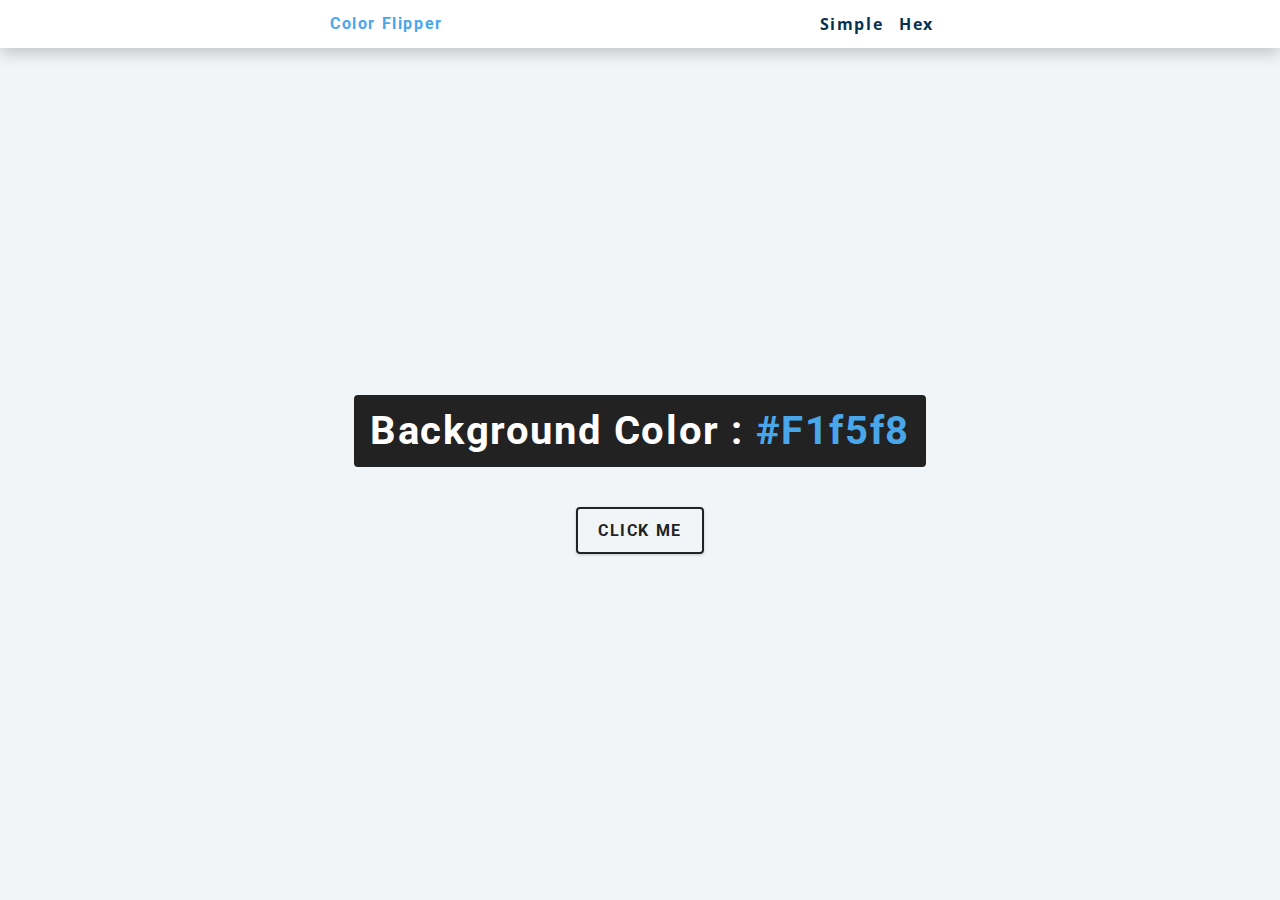
==== index.html @ de598d9c "flipper pushed" ====
<!DOCTYPE html>
<html lang="en">
<head>
    <meta charset="UTF-8">
    <meta http-equiv="X-UA-Compatible" content="IE=edge">
    <meta name="viewport" content="width=device-width, initial-scale=1.0">
    <title>Color Flipper || Simple</title>
    <link rel="stylesheet" href="./css/styles.css">
</head>
<body>
    <nav>
        <div class="nav-center">
            <h4>color flipper</h4>
            <ul class="nav-links">
                <li><a href="index.html">simple</a></li>
                <li><a href="hex.html">Hex</a></li>
            </ul>
        </div>
    </nav>

    <main>
        <div class="container">
            <h2>background color : <span class="color">#f1f5f8</span></h2>
          <button class="btn btn-hero" id="btn">click me</button>  
        </div>
    </main>

    <script src="./js/app.js"></script>
</body>
</html>
---- css/styles.css ----
/*
=============== 
Fonts
===============
*/
@import url("https://fonts.googleapis.com/css?family=Open+Sans|Roboto:400,700&display=swap");

/*
=============== 
Variables
===============
*/

:root {
  /* dark shades of primary color*/
  --clr-primary-1: hsl(205, 86%, 17%);
  --clr-primary-2: hsl(205, 77%, 27%);
  --clr-primary-3: hsl(205, 72%, 37%);
  --clr-primary-4: hsl(205, 63%, 48%);
  /* primary/main color */
  --clr-primary-5: hsl(205, 78%, 60%);
  /* lighter shades of primary color */
  --clr-primary-6: hsl(205, 89%, 70%);
  --clr-primary-7: hsl(205, 90%, 76%);
  --clr-primary-8: hsl(205, 86%, 81%);
  --clr-primary-9: hsl(205, 90%, 88%);
  --clr-primary-10: hsl(205, 100%, 96%);
  /* darkest grey - used for headings */
  --clr-grey-1: hsl(209, 61%, 16%);
  --clr-grey-2: hsl(211, 39%, 23%);
  --clr-grey-3: hsl(209, 34%, 30%);
  --clr-grey-4: hsl(209, 28%, 39%);
  /* grey used for paragraphs */
  --clr-grey-5: hsl(210, 22%, 49%);
  --clr-grey-6: hsl(209, 23%, 60%);
  --clr-grey-7: hsl(211, 27%, 70%);
  --clr-grey-8: hsl(210, 31%, 80%);
  --clr-grey-9: hsl(212, 33%, 89%);
  --clr-grey-10: hsl(210, 36%, 96%);
  --clr-white: #fff;
  --clr-red-dark: hsl(360, 67%, 44%);
  --clr-red-light: hsl(360, 71%, 66%);
  --clr-green-dark: hsl(125, 67%, 44%);
  --clr-green-light: hsl(125, 71%, 66%);
  --clr-black: #222;
  --ff-primary: "Roboto", sans-serif;
  --ff-secondary: "Open Sans", sans-serif;
  --transition: all 0.3s linear;
  --spacing: 0.1rem;
  --radius: 0.25rem;
  --light-shadow: 0 5px 15px rgba(0, 0, 0, 0.1);
  --dark-shadow: 0 5px 15px rgba(0, 0, 0, 0.2);
  --max-width: 1170px;
  --fixed-width: 620px;
}
/*
=============== 
Global Styles
===============
*/

*,
::after,
::before {
  margin: 0;
  padding: 0;
  box-sizing: border-box;
}
body {
  font-family: var(--ff-secondary);
  background: var(--clr-grey-10);
  color: var(--clr-grey-1);
  line-height: 1.5;
  font-size: 0.875rem;
}
ul {
  list-style-type: none;
}
a {
  text-decoration: none;
}
h1,
h2,
h3,
h4 {
  letter-spacing: var(--spacing);
  text-transform: capitalize;
  line-height: 1.25;
  margin-bottom: 0.75rem;
  font-family: var(--ff-primary);
}
h1 {
  font-size: 3rem;
}
h2 {
  font-size: 2rem;
}
h3 {
  font-size: 1.25rem;
}
h4 {
  font-size: 0.875rem;
}
p {
  margin-bottom: 1.25rem;
  color: var(--clr-grey-5);
}
@media screen and (min-width: 800px) {
  h1 {
    font-size: 4rem;
  }
  h2 {
    font-size: 2.5rem;
  }
  h3 {
    font-size: 1.75rem;
  }
  h4 {
    font-size: 1rem;
  }
  body {
    font-size: 1rem;
  }
  h1,
  h2,
  h3,
  h4 {
    line-height: 1;
  }
}
/*  global classes */

/* section */
.section {
  padding: 5rem 0;
}

.section-center {
  width: 90vw;
  margin: 0 auto;
  max-width: 1170px;
}
@media screen and (min-width: 992px) {
  .section-center {
    width: 95vw;
  }
}
main {
  min-height: 100vh;
  display: grid;
  place-items: center;
}

/*
=============== 
Nav
===============
*/
nav {
  background: var(--clr-white);
  height: 3rem;
  display: grid;
  align-items: center;
  box-shadow: var(--dark-shadow);
}
.nav-center {
  width: 90vw;
  max-width: var(--fixed-width);
  margin: 0 auto;
  display: flex;
  align-items: center;
  justify-content: space-between;
}
.nav-center h4 {
  margin-bottom: 0;
  color: var(--clr-primary-5);
}
.nav-links {
  display: flex;
}
nav a {
  text-transform: capitalize;
  font-weight: 700;
  font-size: 1rem;
  color: var(--clr-primary-1);
  letter-spacing: var(--spacing);
  margin-right: 1rem;
}
nav a:hover {
  color: var(--clr-primary-5);
}
/*
=============== 
Container
===============
*/
main {
  min-height: calc(100vh - 3rem);
  display: grid;
  place-items: center;
}
.container {
  text-align: center;
}
.container h2 {
  background: var(--clr-black);
  color: var(--clr-white);
  padding: 1rem;
  border-radius: var(--radius);
  margin-bottom: 2.5rem;
}
.color {
  color: var(--clr-primary-5);
}
.btn-hero {
  font-family: var(--ff-primary);
  text-transform: uppercase;
  background: transparent;
  color: var(--clr-black);
  letter-spacing: var(--spacing);
  display: inline-block;
  font-weight: 700;
  transition: var(--transition);
  border: 2px solid var(--clr-black);
  cursor: pointer;
  box-shadow: 0 1px 3px rgba(0, 0, 0, 0.2);
  border-radius: var(--radius);
  font-size: 1rem;
  padding: 0.75rem 1.25rem;
}
.btn-hero:hover {
  color: var(--clr-white);
  background: var(--clr-black);
}
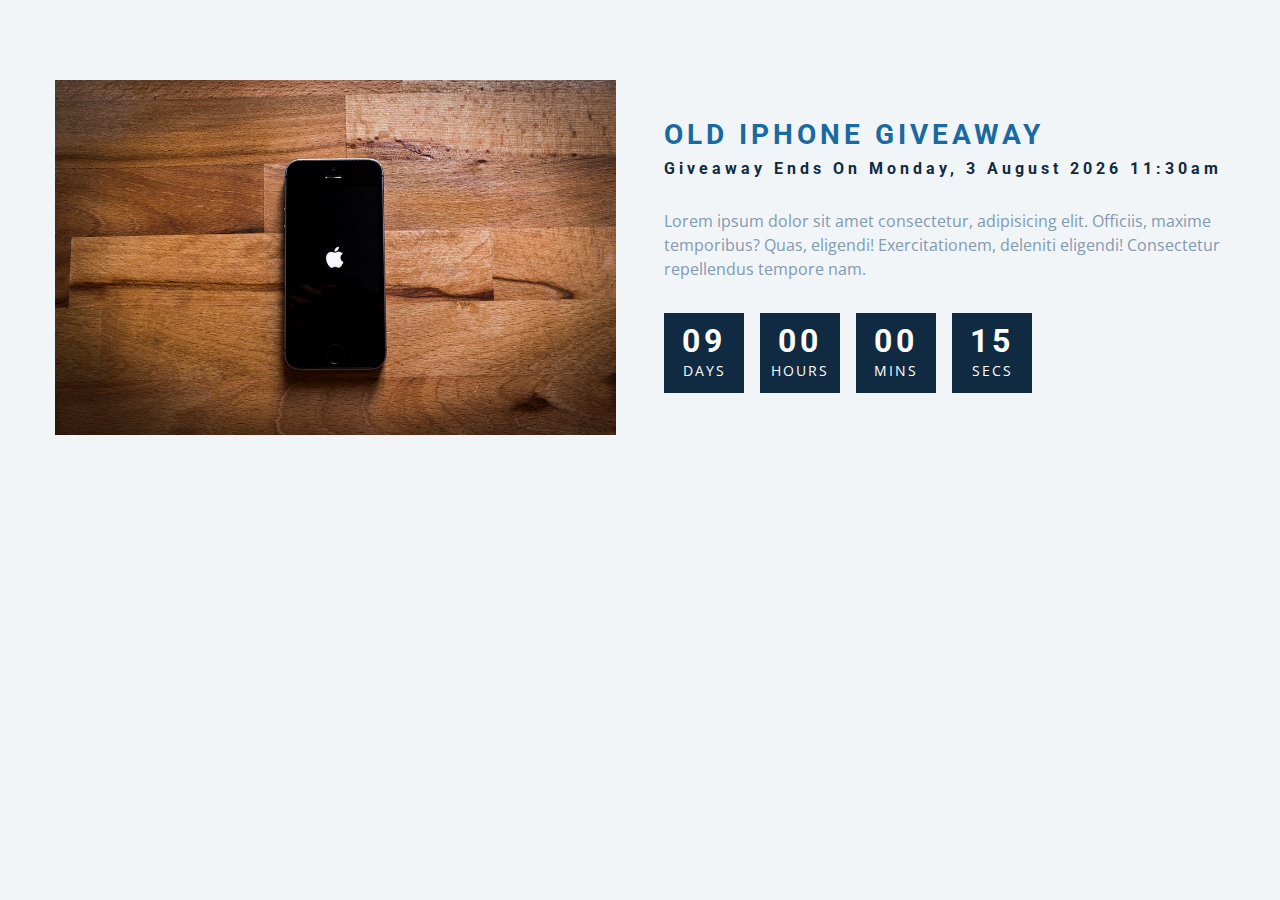
==== commit bcc24a26: "countdown" ====
--- a/index.html
+++ b/index.html
@@ -4,27 +4,59 @@
     <meta charset="UTF-8">
     <meta http-equiv="X-UA-Compatible" content="IE=edge">
     <meta name="viewport" content="width=device-width, initial-scale=1.0">
-    <title>Color Flipper || Simple</title>
-    <link rel="stylesheet" href="./css/styles.css">
+    <link rel="stylesheet" href="./styles.css">
+    <title>countdown</title>
 </head>
 <body>
-    <nav>
-        <div class="nav-center">
-            <h4>color flipper</h4>
-            <ul class="nav-links">
-                <li><a href="index.html">simple</a></li>
-                <li><a href="hex.html">Hex</a></li>
-            </ul>
-        </div>
-    </nav>
+    <section class="section-center">
+        <article class="gift-img">
+            <img src="./gift.jpeg" alt="gift picture">
+        </article>
+        <!-- info -->
+        <article class="gift-info">
+            <h3>old iphone giveaway</h3>
+            <h4 class="giveaway">
+                giveaway ends on sunday, 24 april 2023, 8:00am
+            </h4>
+            <p>Lorem ipsum dolor sit amet consectetur, adipisicing elit. Officiis, maxime temporibus? Quas, eligendi! Exercitationem, deleniti eligendi! Consectetur repellendus tempore nam.</p>
+            <div class="deadline">
+                <!-- days -->
+                <div class="deadline-format">
+                    <div>
+                        <h4 class="days">34</h4>
+                        <span>days</span>
+                    </div>    
+                </div>
+                   <!-- end days -->
+                <!-- hours -->
+                <div class="deadline-format">
+                    <div>
+                        <h4 class="hours">34</h4>
+                        <span>hours</span>
+                    </div>    
+                </div>
+                   <!-- end hours -->
+                <!-- mins -->
+                <div class="deadline-format">
+                    <div>
+                        <h4 class="mins">34</h4>
+                        <span>mins</span>
+                    </div>    
+                </div>
+                   <!-- end mins -->
+                   <!-- secs -->
+                <div class="deadline-format">
+                    <div>
+                        <h4 class="secs">34</h4>
+                        <span>secs</span>
+                    </div>    
+                </div>
+                   <!-- end secs -->
+            </div>
+        </article>
+    </section>
+    
 
-    <main>
-        <div class="container">
-            <h2>background color : <span class="color">#f1f5f8</span></h2>
-          <button class="btn btn-hero" id="btn">click me</button>  
-        </div>
-    </main>
-
-    <script src="./js/app.js"></script>
+    <script src="./app.js"></script>
 </body>
 </html>--- a/styles.css
+++ b/styles.css
@@ -0,0 +1,232 @@
+/*
+=============== 
+Fonts
+===============
+*/
+@import url("https://fonts.googleapis.com/css?family=Open+Sans|Roboto:400,700&display=swap");
+
+/*
+=============== 
+Variables
+===============
+*/
+
+:root {
+  /* dark shades of primary color*/
+  --clr-primary-1: hsl(205, 86%, 17%);
+  --clr-primary-2: hsl(205, 77%, 27%);
+  --clr-primary-3: hsl(205, 72%, 37%);
+  --clr-primary-4: hsl(205, 63%, 48%);
+  /* primary/main color */
+  --clr-primary-5: #49a6e9;
+  /* lighter shades of primary color */
+  --clr-primary-6: hsl(205, 89%, 70%);
+  --clr-primary-7: hsl(205, 90%, 76%);
+  --clr-primary-8: hsl(205, 86%, 81%);
+  --clr-primary-9: hsl(205, 90%, 88%);
+  --clr-primary-10: hsl(205, 100%, 96%);
+  /* darkest grey - used for headings */
+  --clr-grey-1: hsl(209, 61%, 16%);
+  --clr-grey-2: hsl(211, 39%, 23%);
+  --clr-grey-3: hsl(209, 34%, 30%);
+  --clr-grey-4: hsl(209, 28%, 39%);
+  /* grey used for paragraphs */
+  --clr-grey-5: hsl(210, 22%, 49%);
+  --clr-grey-6: hsl(209, 23%, 60%);
+  --clr-grey-7: hsl(211, 27%, 70%);
+  --clr-grey-8: hsl(210, 31%, 80%);
+  --clr-grey-9: hsl(212, 33%, 89%);
+  --clr-grey-10: hsl(210, 36%, 96%);
+  --clr-white: #fff;
+  --clr-red-dark: hsl(360, 67%, 44%);
+  --clr-red-light: hsl(360, 71%, 66%);
+  --clr-green-dark: hsl(125, 67%, 44%);
+  --clr-green-light: hsl(125, 71%, 66%);
+  --clr-black: #222;
+  --clr-gold: #c59d5f;
+  --ff-primary: "Roboto", sans-serif;
+  --ff-secondary: "Open Sans", sans-serif;
+  --transition: all 0.3s linear;
+  --spacing: 0.25rem;
+  --radius: 0.5rem;
+  --light-shadow: 0 5px 15px rgba(0, 0, 0, 0.1);
+  --dark-shadow: 0 5px 15px rgba(0, 0, 0, 0.2);
+  --max-width: 1170px;
+  --fixed-width: 620px;
+}
+/*
+=============== 
+Global Styles
+===============
+*/
+
+*,
+::after,
+::before {
+  margin: 0;
+  padding: 0;
+  box-sizing: border-box;
+}
+body {
+  font-family: var(--ff-secondary);
+  background: var(--clr-grey-10);
+  color: var(--clr-grey-1);
+  line-height: 1.5;
+  font-size: 0.875rem;
+}
+ul {
+  list-style-type: none;
+}
+a {
+  text-decoration: none;
+}
+img:not(.logo) {
+  width: 100%;
+}
+img {
+  display: block;
+}
+
+h1,
+h2,
+h3,
+h4 {
+  letter-spacing: var(--spacing);
+  text-transform: capitalize;
+  line-height: 1.25;
+  margin-bottom: 0.75rem;
+  font-family: var(--ff-primary);
+}
+h1 {
+  font-size: 3rem;
+}
+h2 {
+  font-size: 2rem;
+}
+h3 {
+  font-size: 1.25rem;
+}
+h4 {
+  font-size: 0.875rem;
+}
+p {
+  margin-bottom: 1.25rem;
+  color: var(--clr-grey-5);
+}
+@media screen and (min-width: 800px) {
+  h1 {
+    font-size: 4rem;
+  }
+  h2 {
+    font-size: 2.5rem;
+  }
+  h3 {
+    font-size: 1.75rem;
+  }
+  h4 {
+    font-size: 1rem;
+  }
+  body {
+    font-size: 1rem;
+  }
+  h1,
+  h2,
+  h3,
+  h4 {
+    line-height: 1;
+  }
+}
+/*  global classes */
+
+.btn {
+  text-transform: uppercase;
+  background: transparent;
+  color: var(--clr-black);
+  padding: 0.375rem 0.75rem;
+  letter-spacing: var(--spacing);
+  display: inline-block;
+  transition: var(--transition);
+  font-size: 0.875rem;
+  border: 2px solid var(--clr-black);
+  cursor: pointer;
+  box-shadow: 0 1px 3px rgba(0, 0, 0, 0.2);
+  border-radius: var(--radius);
+}
+.btn:hover {
+  color: var(--clr-white);
+  background: var(--clr-black);
+}
+/* section */
+.section {
+  padding: 5rem 0;
+}
+
+.section-center {
+  width: 90vw;
+  margin: 5rem auto;
+  max-width: 1170px;
+}
+
+main {
+  min-height: 100vh;
+  display: grid;
+  place-items: center;
+}
+/*
+=============== 
+Countdown Timer
+===============
+*/
+.gift-img {
+  margin-bottom: 2rem;
+}
+.gift-info h3 {
+  text-transform: uppercase;
+  color: var(--clr-primary-3);
+}
+.gift-info p {
+  color: var(--clr-grey-6);
+}
+.date {
+  color: var(--clr-grey-5);
+  font-size: 0.85rem;
+}
+@media screen and (min-width: 992px) {
+  .section-center {
+    display: grid;
+    grid-template-columns: 1fr 1fr;
+    place-items: center;
+    gap: 3rem;
+    width: 95vw;
+  }
+  .gift-img {
+    margin-bottom: 0;
+  }
+}
+.gift-info p {
+  margin: 2rem 0;
+}
+.deadline {
+  display: flex;
+}
+.deadline-format {
+  background: var(--clr-grey-1);
+  color: var(--clr-white);
+  margin-right: 1rem;
+  width: 5rem;
+  height: 5rem;
+  display: grid;
+  place-items: center;
+  text-align: center;
+}
+.deadline-format span {
+  display: block;
+  text-transform: uppercase;
+  letter-spacing: 2px;
+  font-size: 0.85rem;
+}
+.deadline h4:not(.expired) {
+  font-size: 2rem;
+  margin-bottom: 0.25rem;
+  letter-spacing: var(--spacing);
+}
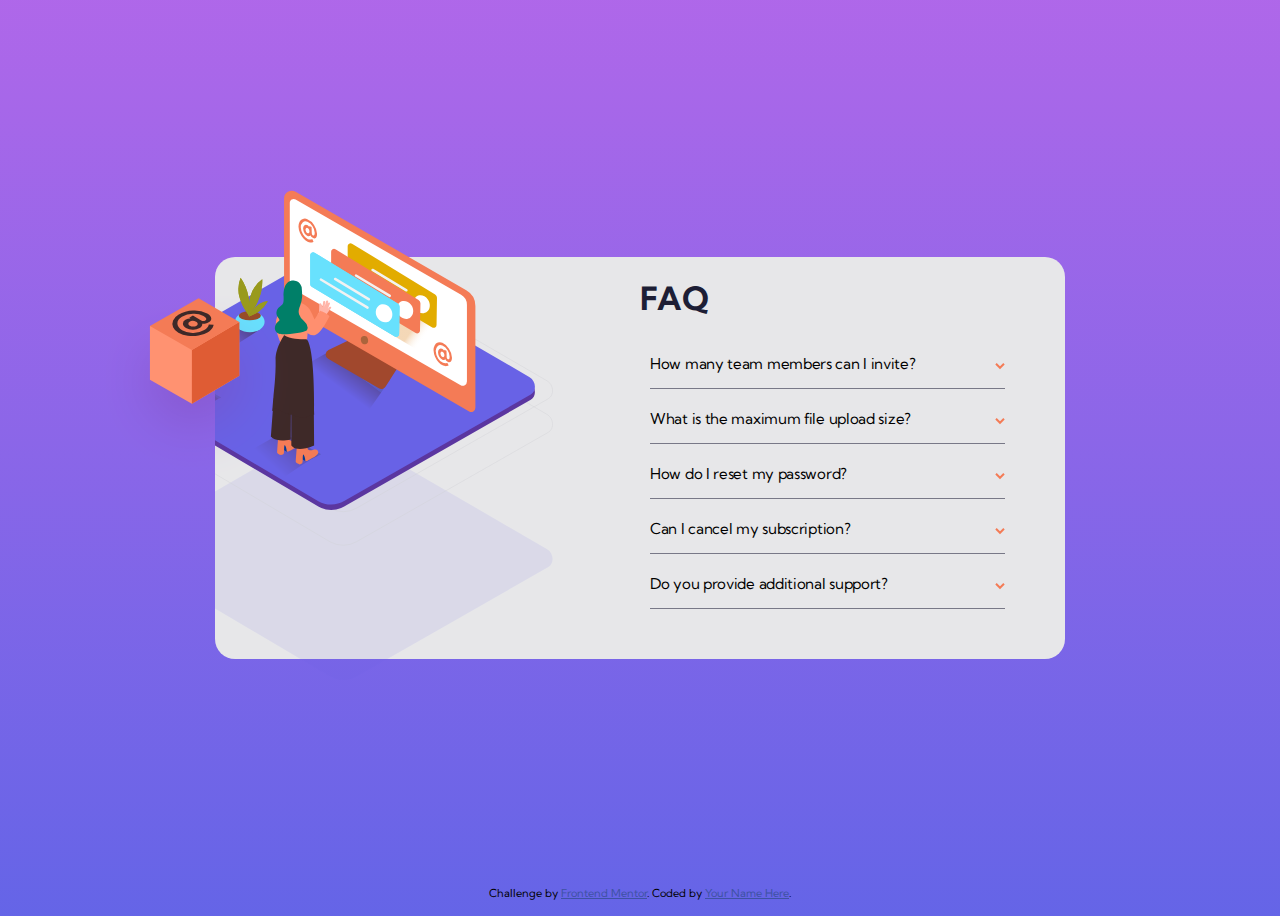
==== commit 576ae0e1: "push" ====
--- a/index.html
+++ b/index.html
@@ -1,62 +1,100 @@
 <!DOCTYPE html>
 <html lang="en">
 <head>
-    <meta charset="UTF-8">
-    <meta http-equiv="X-UA-Compatible" content="IE=edge">
-    <meta name="viewport" content="width=device-width, initial-scale=1.0">
-    <link rel="stylesheet" href="./styles.css">
-    <title>countdown</title>
+  <meta charset="UTF-8">
+  <meta name="viewport" content="width=device-width, initial-scale=1.0"> <!-- displays site properly based on user's device -->
+
+  <link rel="icon" type="image/png" sizes="32x32" href="./images/favicon-32x32.png">
+  <link rel="stylesheet" href="./style.css">
+  <title>Frontend Mentor | FAQ Accordion Card</title>
+
+  <!-- Feel free to remove these styles or customise in your own stylesheet 👍 -->
+  <style>
+    .attribution { font-size: 11px; text-align: center; position: absolute; bottom: 0; }
+    .attribution a { color: hsl(228, 45%, 44%); }
+  </style>
 </head>
 <body>
-    <section class="section-center">
-        <article class="gift-img">
-            <img src="./gift.jpeg" alt="gift picture">
-        </article>
-        <!-- info -->
-        <article class="gift-info">
-            <h3>old iphone giveaway</h3>
-            <h4 class="giveaway">
-                giveaway ends on sunday, 24 april 2023, 8:00am
-            </h4>
-            <p>Lorem ipsum dolor sit amet consectetur, adipisicing elit. Officiis, maxime temporibus? Quas, eligendi! Exercitationem, deleniti eligendi! Consectetur repellendus tempore nam.</p>
-            <div class="deadline">
-                <!-- days -->
-                <div class="deadline-format">
-                    <div>
-                        <h4 class="days">34</h4>
-                        <span>days</span>
-                    </div>    
-                </div>
-                   <!-- end days -->
-                <!-- hours -->
-                <div class="deadline-format">
-                    <div>
-                        <h4 class="hours">34</h4>
-                        <span>hours</span>
-                    </div>    
-                </div>
-                   <!-- end hours -->
-                <!-- mins -->
-                <div class="deadline-format">
-                    <div>
-                        <h4 class="mins">34</h4>
-                        <span>mins</span>
-                    </div>    
-                </div>
-                   <!-- end mins -->
-                   <!-- secs -->
-                <div class="deadline-format">
-                    <div>
-                        <h4 class="secs">34</h4>
-                        <span>secs</span>
-                    </div>    
-                </div>
-                   <!-- end secs -->
-            </div>
-        </article>
-    </section>
-    
+    <div class="container">
 
-    <script src="./app.js"></script>
+      <div class="img">
+        <img class="mobile-img" src="./images/illustration-woman-online-mobile.svg" alt="">
+        <img class="mobile-shadow" src="./images/bg-pattern-mobile.svg" alt="">
+      </div>
+
+      <div class="desk-img">
+        <img class="pattern" src="./images/bg-pattern-desktop.svg" alt="">
+        <div class="full">
+        <img class="woman" src="./images/illustration-woman-online-desktop.svg" alt="">
+        <img class="box" src="./images/illustration-box-desktop.svg" alt="">
+      </div>
+      </div>
+
+      <div class="main">
+        <h1>FAQ</h1>
+        <div class="body">
+
+          <div class="question">
+          <div class="faq">
+            <p>How many team members can I invite?</p>
+            <span><img src="./images/icon-arrow-down.svg" alt=""></span>
+          </div>
+          <div class="faq-answer">
+            <p>You can invite up to 2 additional users on the Free plan. There is no limit on team members for the Premium plan.</p>
+          </div>
+        </div>
+
+        <div class="question">
+          <div class="faq">
+            <p>What is the maximum file upload size? </p>
+            <span><img src="./images/icon-arrow-down.svg" alt=""></span>
+          </div>
+          <div class="faq-answer">
+            <p>No more than 2GB. All files in your account must fit your allotted storage space.</p>
+          </div>
+        </div>
+
+        <div class="question">
+          <div class="faq">
+            <p>How do I reset my password?</p>
+            <span><img src="./images/icon-arrow-down.svg" alt=""></span>
+          </div>
+          <div class="faq-answer">
+            <p>Click “Forgot password” from the login page or “Change password” from your profile page. A reset link will be emailed to you.</p>
+          </div>
+        </div>
+
+        <div class="question">
+          <div class="faq">
+            <p> Can I cancel my subscription?</p>
+            <span><img src="./images/icon-arrow-down.svg" alt=""></span>
+          </div>
+          <div class="faq-answer">
+            <p>Yes! Send us a message and we’ll process your request no questions asked.</p>
+          </div>
+        </div>
+
+        <div class="question">
+          <div class="faq">
+            <p>Do you provide additional support?</p>
+            <span class="show-answer"><img src="./images/icon-arrow-down.svg" alt=""></span>
+          </div>
+          <div class="faq-answer">
+            <p>Chat and email support is available 24/7. Phone lines are open during normal business hours.</p>
+          </div>
+        </div>
+
+        </div>
+      </div>
+      
+    </div>
+
+  <div class="attribution">
+    Challenge by <a href="https://www.frontendmentor.io?ref=challenge" target="_blank">Frontend Mentor</a>. 
+    Coded by <a href="#">Your Name Here</a>.
+  </div>
+
+
+  <script src="./app.js"></script>
 </body>
 </html>--- a/style.css
+++ b/style.css
@@ -0,0 +1,158 @@
+@import url('https://fonts.googleapis.com/css2?family=Kumbh+Sans:wght@400;500;600;700;800;900&family=Montserrat:ital,wght@0,400;0,500;1,400&family=Poppins:ital,wght@0,400;0,500;0,600;0,700;0,800;1,700;1,800&display=swap');
+
+
+:root{  
+--VeryDarkDesaturatedBlue: hsl(238, 29%, 16%);
+--Softred: hsl(14, 88%, 65%);
+--Softviolet: hsl(273, 75%, 66%);
+--Softblue: hsl(240, 73%, 65%);
+--VeryDarkGrayishBlue: hsl(237, 12%, 33%);
+--DarkGrayishBlue: hsl(240, 6%, 50%);
+--LightGrayishBlue: hsl(240, 5%, 91%);
+}
+body{
+    font-family: 'Kumbh Sans', sans-serif;
+    height: 100vh;
+    background-image: linear-gradient(var(--Softviolet), var(--Softblue));
+    display: flex;
+    flex-direction: column;
+    justify-content: center;
+    align-items: center;
+    padding-top: 60px;
+}
+.container{
+    background-color: var(--LightGrayishBlue);
+    width: 350px;
+    border-radius: 20px;
+    padding-bottom: 50px;
+}
+.container .img{
+    position: relative;
+    display: flex;
+    flex-direction: column;
+    justify-content: center;
+    align-items: center;
+    top: -90px;
+}
+.mobile-img{
+    width: 200px;
+    display: flex;
+    align-items: center;
+    justify-content: center;
+}
+.mobile-shadow{
+    width: 200px;
+    position: relative;
+    top: -65px;
+    left: -0px;
+}
+.main{
+    margin-top: -180px;
+}
+h1{
+    text-align: center;
+    color: var(--VeryDarkDesaturatedBlue);
+}
+.body{
+    padding-left: 10px;
+    padding-right: 10px;
+    display: flex;
+    flex-direction: column;
+    gap: 5px;
+}
+.question{
+    border-bottom: 1px solid var(--DarkGrayishBlue);
+}
+.faq p, .faq-answer{
+    font-size: 15px;
+    letter-spacing: -.3px;
+    transition: .2s ease;
+}
+.faq:hover{
+    color: var(--Softred);
+    cursor: pointer;
+}
+.faq-answer{
+    text-align: start;
+    color: var(--DarkGrayishBlue);
+    display: none;
+}
+.faq{
+    display: flex;
+    align-items: center;
+    justify-content: space-between;
+}
+.desk-img{
+    display: none;
+}
+.show-answer .faq-answer{
+    display: block;
+    transition: all .9s linear;
+}
+.show-answer .faq p{
+    font-weight: bolder;
+    color: var(--VeryDarkDesaturatedBlue);
+}
+.show-answer span{
+    rotate: 180deg;
+}
+
+@media only screen and (min-width: 850px){
+    .container{
+        width: 850px;
+        display: flex;
+        justify-content: space-between;
+        /* align-items: center; */
+    }
+    body{
+        padding-top: 0;
+    }
+    .main{
+        margin-top: 0px;
+    }
+    .mobile-img{
+        display: none;
+    }
+    .mobile-shadow{
+        display: none;
+    }
+    .img{
+        display: none;
+    }
+    .desk-img{
+        display: block;
+        /* position: relative; */
+        flex-basis: 50%;
+    }
+    .main{
+        flex-basis: 50%;
+        padding: 0 50px;
+    }
+    .pattern{
+        width: 90%;
+        height: 120%;
+        object-fit: cover;
+        object-position: right;
+    }
+    .full{
+        position: absolute;
+        top: 20%;
+    }
+    .woman{
+        width: 320px;
+        height: 320px;
+        object-fit: cover;
+        object-position: right;
+        position: relative;
+        bottom: -10px;
+    }
+    .box{
+        position: relative;
+        left: -440px;
+        bottom: 20px;
+
+    }
+    h1{
+        text-align: start;
+    }
+}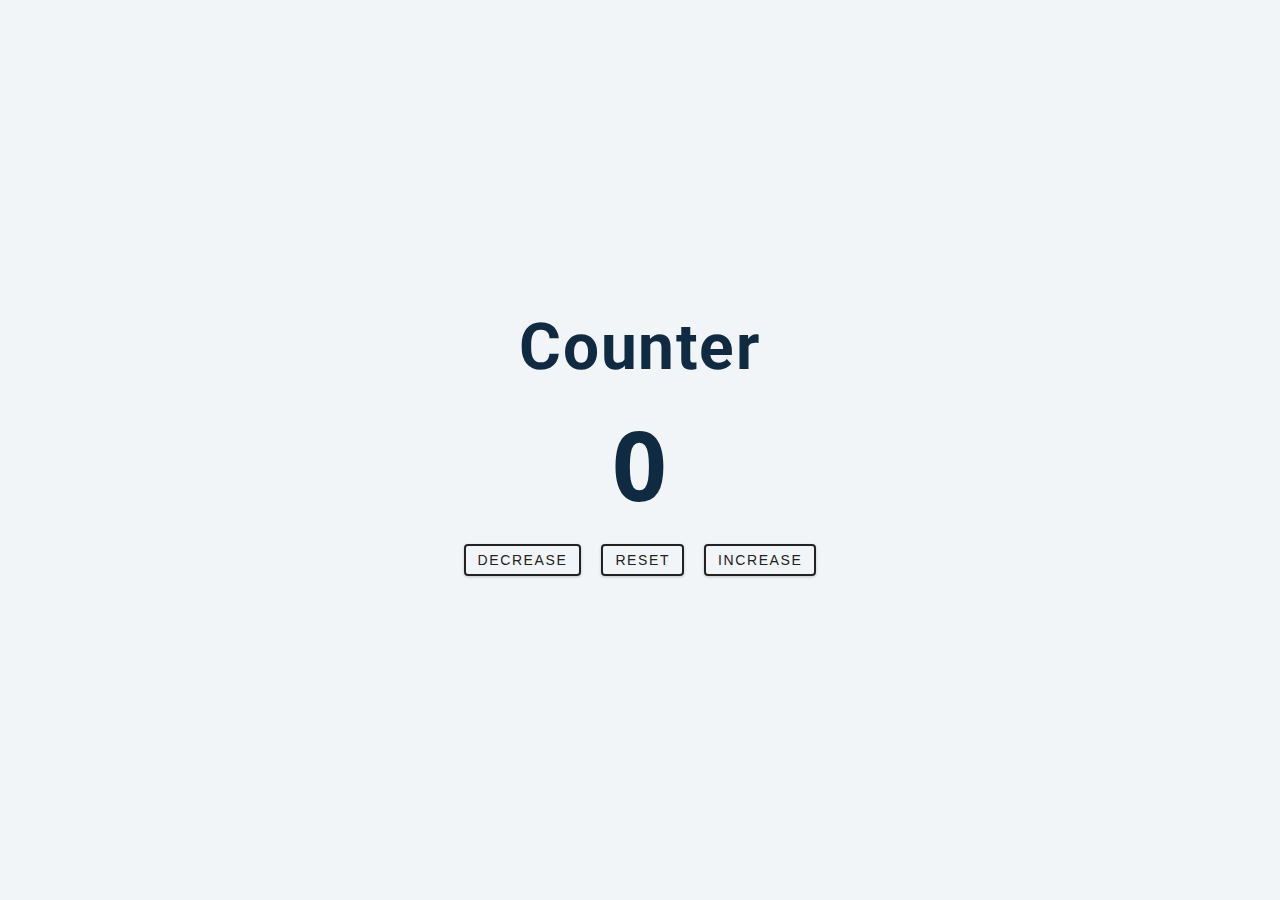
==== commit cf649769: "counter project" ====
--- a/index.html
+++ b/index.html
@@ -1,100 +1,28 @@
 <!DOCTYPE html>
 <html lang="en">
 <head>
-  <meta charset="UTF-8">
-  <meta name="viewport" content="width=device-width, initial-scale=1.0"> <!-- displays site properly based on user's device -->
-
-  <link rel="icon" type="image/png" sizes="32x32" href="./images/favicon-32x32.png">
-  <link rel="stylesheet" href="./style.css">
-  <title>Frontend Mentor | FAQ Accordion Card</title>
-
-  <!-- Feel free to remove these styles or customise in your own stylesheet 👍 -->
-  <style>
-    .attribution { font-size: 11px; text-align: center; position: absolute; bottom: 0; }
-    .attribution a { color: hsl(228, 45%, 44%); }
-  </style>
+    <meta charset="UTF-8">
+    <meta http-equiv="X-UA-Compatible" content="IE=edge">
+    <meta name="viewport" content="width=device-width, initial-scale=1.0">
+    <link rel="stylesheet" href="./css/styles.css">
+    <title>Counter</title>
 </head>
 <body>
-    <div class="container">
-
-      <div class="img">
-        <img class="mobile-img" src="./images/illustration-woman-online-mobile.svg" alt="">
-        <img class="mobile-shadow" src="./images/bg-pattern-mobile.svg" alt="">
-      </div>
-
-      <div class="desk-img">
-        <img class="pattern" src="./images/bg-pattern-desktop.svg" alt="">
-        <div class="full">
-        <img class="woman" src="./images/illustration-woman-online-desktop.svg" alt="">
-        <img class="box" src="./images/illustration-box-desktop.svg" alt="">
-      </div>
-      </div>
-
-      <div class="main">
-        <h1>FAQ</h1>
-        <div class="body">
-
-          <div class="question">
-          <div class="faq">
-            <p>How many team members can I invite?</p>
-            <span><img src="./images/icon-arrow-down.svg" alt=""></span>
-          </div>
-          <div class="faq-answer">
-            <p>You can invite up to 2 additional users on the Free plan. There is no limit on team members for the Premium plan.</p>
-          </div>
+    <main>
+        <div class="container">
+            <h1>
+                Counter
+            </h1>
+            <span id="value">0</span>
+            <div class="button-container">
+                <button class="btn decrease">decrease</button>
+                <button class="btn reset">reset</button>
+                <button class="btn increase">increase</button>
+            </div>
         </div>
-
-        <div class="question">
-          <div class="faq">
-            <p>What is the maximum file upload size? </p>
-            <span><img src="./images/icon-arrow-down.svg" alt=""></span>
-          </div>
-          <div class="faq-answer">
-            <p>No more than 2GB. All files in your account must fit your allotted storage space.</p>
-          </div>
-        </div>
-
-        <div class="question">
-          <div class="faq">
-            <p>How do I reset my password?</p>
-            <span><img src="./images/icon-arrow-down.svg" alt=""></span>
-          </div>
-          <div class="faq-answer">
-            <p>Click “Forgot password” from the login page or “Change password” from your profile page. A reset link will be emailed to you.</p>
-          </div>
-        </div>
-
-        <div class="question">
-          <div class="faq">
-            <p> Can I cancel my subscription?</p>
-            <span><img src="./images/icon-arrow-down.svg" alt=""></span>
-          </div>
-          <div class="faq-answer">
-            <p>Yes! Send us a message and we’ll process your request no questions asked.</p>
-          </div>
-        </div>
-
-        <div class="question">
-          <div class="faq">
-            <p>Do you provide additional support?</p>
-            <span class="show-answer"><img src="./images/icon-arrow-down.svg" alt=""></span>
-          </div>
-          <div class="faq-answer">
-            <p>Chat and email support is available 24/7. Phone lines are open during normal business hours.</p>
-          </div>
-        </div>
-
-        </div>
-      </div>
-      
-    </div>
-
-  <div class="attribution">
-    Challenge by <a href="https://www.frontendmentor.io?ref=challenge" target="_blank">Frontend Mentor</a>. 
-    Coded by <a href="#">Your Name Here</a>.
-  </div>
+    </main>
 
 
-  <script src="./app.js"></script>
+    <script src="./js/app.js"></script>
 </body>
 </html>--- a/css/styles.css
+++ b/css/styles.css
@@ -0,0 +1,190 @@
+/*
+=============== 
+Fonts
+===============
+*/
+@import url("https://fonts.googleapis.com/css?family=Open+Sans|Roboto:400,700&display=swap");
+
+/*
+=============== 
+Variables
+===============
+*/
+
+:root {
+  /* dark shades of primary color*/
+  --clr-primary-1: hsl(205, 86%, 17%);
+  --clr-primary-2: hsl(205, 77%, 27%);
+  --clr-primary-3: hsl(205, 72%, 37%);
+  --clr-primary-4: hsl(205, 63%, 48%);
+  /* primary/main color */
+  --clr-primary-5: hsl(205, 78%, 60%);
+  /* lighter shades of primary color */
+  --clr-primary-6: hsl(205, 89%, 70%);
+  --clr-primary-7: hsl(205, 90%, 76%);
+  --clr-primary-8: hsl(205, 86%, 81%);
+  --clr-primary-9: hsl(205, 90%, 88%);
+  --clr-primary-10: hsl(205, 100%, 96%);
+  /* darkest grey - used for headings */
+  --clr-grey-1: hsl(209, 61%, 16%);
+  --clr-grey-2: hsl(211, 39%, 23%);
+  --clr-grey-3: hsl(209, 34%, 30%);
+  --clr-grey-4: hsl(209, 28%, 39%);
+  /* grey used for paragraphs */
+  --clr-grey-5: hsl(210, 22%, 49%);
+  --clr-grey-6: hsl(209, 23%, 60%);
+  --clr-grey-7: hsl(211, 27%, 70%);
+  --clr-grey-8: hsl(210, 31%, 80%);
+  --clr-grey-9: hsl(212, 33%, 89%);
+  --clr-grey-10: hsl(210, 36%, 96%);
+  --clr-white: #fff;
+  --clr-red-dark: hsl(360, 67%, 44%);
+  --clr-red-light: hsl(360, 71%, 66%);
+  --clr-green-dark: hsl(125, 67%, 44%);
+  --clr-green-light: hsl(125, 71%, 66%);
+  --clr-black: #222;
+  --ff-primary: "Roboto", sans-serif;
+  --ff-secondary: "Open Sans", sans-serif;
+  --transition: all 0.3s linear;
+  --spacing: 0.1rem;
+  --radius: 0.25rem;
+  --light-shadow: 0 5px 15px rgba(0, 0, 0, 0.1);
+  --dark-shadow: 0 5px 15px rgba(0, 0, 0, 0.2);
+  --max-width: 1170px;
+  --fixed-width: 620px;
+}
+/*
+=============== 
+Global Styles
+===============
+*/
+
+*,
+::after,
+::before {
+  margin: 0;
+  padding: 0;
+  box-sizing: border-box;
+}
+body {
+  font-family: var(--ff-secondary);
+  background: var(--clr-grey-10);
+  color: var(--clr-grey-1);
+  line-height: 1.5;
+  font-size: 0.875rem;
+}
+ul {
+  list-style-type: none;
+}
+a {
+  text-decoration: none;
+}
+h1,
+h2,
+h3,
+h4 {
+  letter-spacing: var(--spacing);
+  text-transform: capitalize;
+  line-height: 1.25;
+  margin-bottom: 0.75rem;
+  font-family: var(--ff-primary);
+}
+h1 {
+  font-size: 3rem;
+}
+h2 {
+  font-size: 2rem;
+}
+h3 {
+  font-size: 1.25rem;
+}
+h4 {
+  font-size: 0.875rem;
+}
+p {
+  margin-bottom: 1.25rem;
+  color: var(--clr-grey-5);
+}
+@media screen and (min-width: 800px) {
+  h1 {
+    font-size: 4rem;
+  }
+  h2 {
+    font-size: 2.5rem;
+  }
+  h3 {
+    font-size: 1.75rem;
+  }
+  h4 {
+    font-size: 1rem;
+  }
+  body {
+    font-size: 1rem;
+  }
+  h1,
+  h2,
+  h3,
+  h4 {
+    line-height: 1;
+  }
+}
+/*  global classes */
+
+/* section */
+.section {
+  padding: 5rem 0;
+}
+
+.section-center {
+  width: 90vw;
+  margin: 0 auto;
+  max-width: 1170px;
+}
+@media screen and (min-width: 992px) {
+  .section-center {
+    width: 95vw;
+  }
+}
+main {
+  min-height: 100vh;
+  display: grid;
+  place-items: center;
+}
+
+/*
+=============== 
+Counter
+===============
+*/
+
+main {
+  min-height: 100vh;
+  display: grid;
+  place-items: center;
+}
+.container {
+  text-align: center;
+}
+#value {
+  font-size: 6rem;
+  font-weight: bold;
+}
+.btn {
+  text-transform: uppercase;
+  background: transparent;
+  color: var(--clr-black);
+  padding: 0.375rem 0.75rem;
+  letter-spacing: var(--spacing);
+  display: inline-block;
+  transition: var(--transition);
+  font-size: 0.875rem;
+  border: 2px solid var(--clr-black);
+  cursor: pointer;
+  box-shadow: 0 1px 3px rgba(0, 0, 0, 0.2);
+  border-radius: var(--radius);
+  margin: 0.5rem;
+}
+.btn:hover {
+  color: var(--clr-white);
+  background: var(--clr-black);
+}
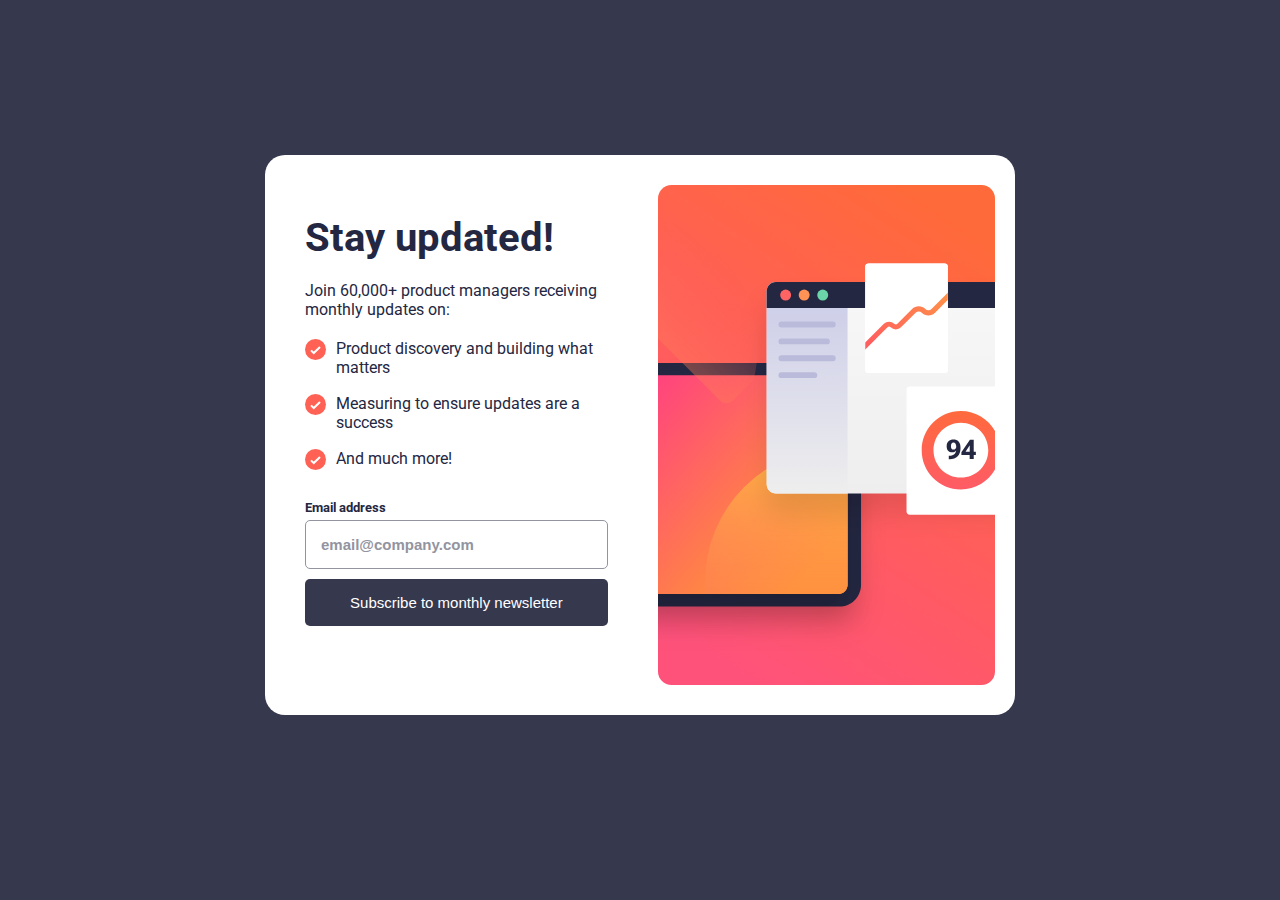
==== commit 2cd00ec3: "newsletter" ====
--- a/index.html
+++ b/index.html
@@ -1,28 +1,98 @@
 <!DOCTYPE html>
 <html lang="en">
 <head>
-    <meta charset="UTF-8">
-    <meta http-equiv="X-UA-Compatible" content="IE=edge">
-    <meta name="viewport" content="width=device-width, initial-scale=1.0">
-    <link rel="stylesheet" href="./css/styles.css">
-    <title>Counter</title>
+  <meta charset="UTF-8">
+  <meta name="viewport" content="width=device-width, initial-scale=1.0"> <!-- displays site properly based on user's device -->
+
+  <link rel="icon" type="image/png" sizes="32x32" href="./assets/images/favicon-32x32.png">
+  <link rel="stylesheet" href="./style.css">
+  <title>Frontend Mentor | Newsletter sign-up form with success message</title>
+
+  <!-- Feel free to remove these styles or customise in your own stylesheet 👍 -->
+  <style>
+    .attribution { font-size: 11px; text-align: center; display: none; }
+    .attribution a { color: hsl(228, 45%, 44%); }
+  </style>
 </head>
 <body>
-    <main>
-        <div class="container">
-            <h1>
-                Counter
-            </h1>
-            <span id="value">0</span>
-            <div class="button-container">
-                <button class="btn decrease">decrease</button>
-                <button class="btn reset">reset</button>
-                <button class="btn increase">increase</button>
-            </div>
-        </div>
-    </main>
 
 
-    <script src="./js/app.js"></script>
+
+  <div class="container">
+
+    <div class="subscribe">
+      <div class="main">
+
+        <div class="img">
+          <img class="mobile-img" src="./assets/images/illustration-sign-up-mobile.svg" alt="">
+          <img class="desktop-img" src="./assets/images/illustration-sign-up-desktop.svg" alt="">
+        </div>
+  
+        <div class="body">
+  
+          <div class="top">
+            <h1>Stay updated!</h1>
+            <p>Join 60,000+ product managers receiving monthly updates on:</p>
+          </div>
+  
+          <div class="updates">
+            <div class="update">
+             <img src="./assets/images/icon-list.svg" alt=""><p>Product discovery and building what matters</p>
+            </div>
+            <div class="update">
+             <img src="./assets/images/icon-list.svg" alt=""><p>Measuring to ensure updates are a success</p>
+            </div>
+            <div class="update">
+             <img src="./assets/images/icon-list.svg" alt=""><p>And much more!</p>
+            </div>
+          </div>
+  
+          <div class="subscribe">
+            <div class="form">
+              <div class="labels">
+              <label>Email address</label>
+              <label class="err">Valid email required</label>
+            </div>
+              <input class="input" type="email" placeholder="email@company.com">
+            </div>
+            <div class="btn">
+              <button class="sub" type="submit">Subscribe to monthly newsletter</button>
+            </div>
+   
+          </div>
+  
+        </div>
+  
+      </div>
+    </div>
+
+
+    
+    <div class="success">
+      <div class="result">
+        <div class="check-img">
+          <img class="mobile-check" src="./assets/images/icon-list.svg" alt="">
+        </div>
+
+        <div class="message">
+          <h1>Thanks for subscribing!</h1>
+          <p> A confirmation email has been sent to <span class="mail-output">ash@loremcompany.com.</span> 
+            Please open it and click the button inside to confirm your subscription.</p>
+        </div>
+        <div class="btn2">
+          <button class="dis" type="submit">Dismiss message</button>
+        </div>
+      </div>
+    </div>
+  </div>
+
+
+
+  <div class="attribution">
+    Challenge by <a href="https://www.frontendmentor.io?ref=challenge" target="_blank">Frontend Mentor</a>. 
+    Coded by <a href="#">Your Name Here</a>.
+  </div>
+
+    <script src="./app.js"></script>
 </body>
 </html>--- a/style.css
+++ b/style.css
@@ -0,0 +1,204 @@
+@import url('https://fonts.googleapis.com/css2?family=Kumbh+Sans:wght@400;500;600;700;800;900&family=Montserrat:ital,wght@0,400;0,500;1,400&family=Roboto:ital,wght@0,400;0,500;0,700;0,900;1,400;1,500;1,700&display=swap');
+
+*{
+    padding: 0;
+    margin: 0;
+    box-sizing: border-box;
+}
+:root{
+    --Tomato: hsl(4, 100%, 67%);
+    --DarkSlateGrey: hsl(234, 29%, 20%);
+    --CharcoalGrey: hsl(235, 18%, 26%);
+    --Grey: hsl(231, 7%, 60%);
+    --White: hsl(0, 0%, 100%);
+}
+body{
+    font-family: 'Roboto', sans-serif;
+}
+.container{
+    display: grid;
+    height: 100vh;
+    grid-template-columns: repeat(auto-fit, 1fr);
+    place-items: center;
+}
+.mobile-img{
+    width: 320px;
+}
+.subscribe{
+    max-height: 100vh;
+}
+.body{
+    padding: 0 10px;
+}
+.main{
+    width: 320px;
+    /* display: none; */
+}
+.top h1{
+    color: var(--DarkSlateGrey);
+    padding: 20px 0px;
+}   
+.top p{
+    color: var(--DarkSlateGrey);
+    padding-bottom: 20px;
+}
+.updates{
+    display: flex;
+    flex-direction: column;
+    gap: 17px;
+    color: var(--DarkSlateGrey);
+    padding-bottom: 10px;
+}
+.update{
+    display: flex;
+    gap: 10px;
+    align-items: flex-start;
+}
+input{
+    width: 100%;
+    padding: 15px;
+    font-size: 15px;
+    margin-bottom: 10px;
+    outline: none;
+    color: var(--DarkSlateGrey);
+    font-weight: bold;
+    border-radius: 5px;
+    border: 1px solid var(--Grey);
+}
+input::placeholder{
+    color: var(--Grey);
+}
+button{
+    width: 100%;
+    padding: 15px;
+    font-size: 15px;
+    background-color: var(--CharcoalGrey);
+    color: var(--White);
+    border-radius: 5px;
+    cursor: pointer;
+    outline: none;
+    border: none;
+    transition: .2s ease;
+}
+button:hover{
+    background-color: var(--Tomato);
+    background-image: linear-gradient(90deg, var(--Tomato));
+}
+.subscribe{
+    padding: 20px 0;
+    padding-bottom: 50px;
+}
+.labels{
+    color: var(--DarkSlateGrey);
+    font-weight: bolder;
+    font-size: 13px;
+    display: flex;
+    justify-content: space-between;
+    padding-bottom: 5px;
+}
+.success{
+    position: relative;
+    padding: 30px;
+    display: none;
+    max-height: 100vh;
+    width: auto;
+} 
+.mobile-check{
+    width: 60px;
+}
+.message{
+    padding-top: 20px;
+}
+.message h1{
+    font-size: 40px;
+    color: var(--DarkSlateGrey);
+    /* line-height: 30px; */
+}
+.message p{
+    color: var(--DarkSlateGrey);
+    padding-top: 12px;
+}
+.result{
+    display: flex;
+    flex-direction: column;
+    gap: 20px;
+    padding-top: 70px;
+    height: 100vh;
+    justify-content: start;
+}
+.btn2{
+    position: absolute;
+    bottom: 50px;
+    left: 30px;
+    right: 30px;
+}
+.mail-output{
+    font-weight: bold;
+}
+.desktop-img{
+    display: none;
+}
+.subscribe.active{
+    display: none;
+}
+.success.active{
+    display: block;
+}
+.err{
+    display: none;
+    transition: all .5s linear;
+}
+.err.error{
+    display: block;
+    color: var(--Tomato);
+}
+input.error{
+    border-color: var(--Tomato);
+    color: var(--Tomato);
+}
+
+
+@media only screen and (min-width: 768px){
+    body{
+        background-color: var(--CharcoalGrey);
+    }
+    .main{
+        display: flex;
+        flex-direction: row-reverse;
+        justify-content: center;
+        align-items: center;
+        gap: 30px;
+        padding: 30px 20px;
+        background-color: var(--White);
+        width: 750px;
+        border-radius: 20px;
+    }
+    .mobile-img{
+        display: none;
+    }
+    .desktop-img{
+        display: block;
+        height: 500px;
+    }
+    .body{
+        padding: 0 20px;
+    }
+    .top h1{
+        font-size: 40px;
+    }
+    .result{
+        background-color: var(--White);
+        width: 400px;
+        height: auto;
+        padding-top: 0;
+        padding: 30px 30px;
+        border-radius: 20px;
+        gap: 30px;
+    }
+    .btn2{
+        position: static;
+    }
+    .mobile-check{
+        width: 50px;
+    }
+}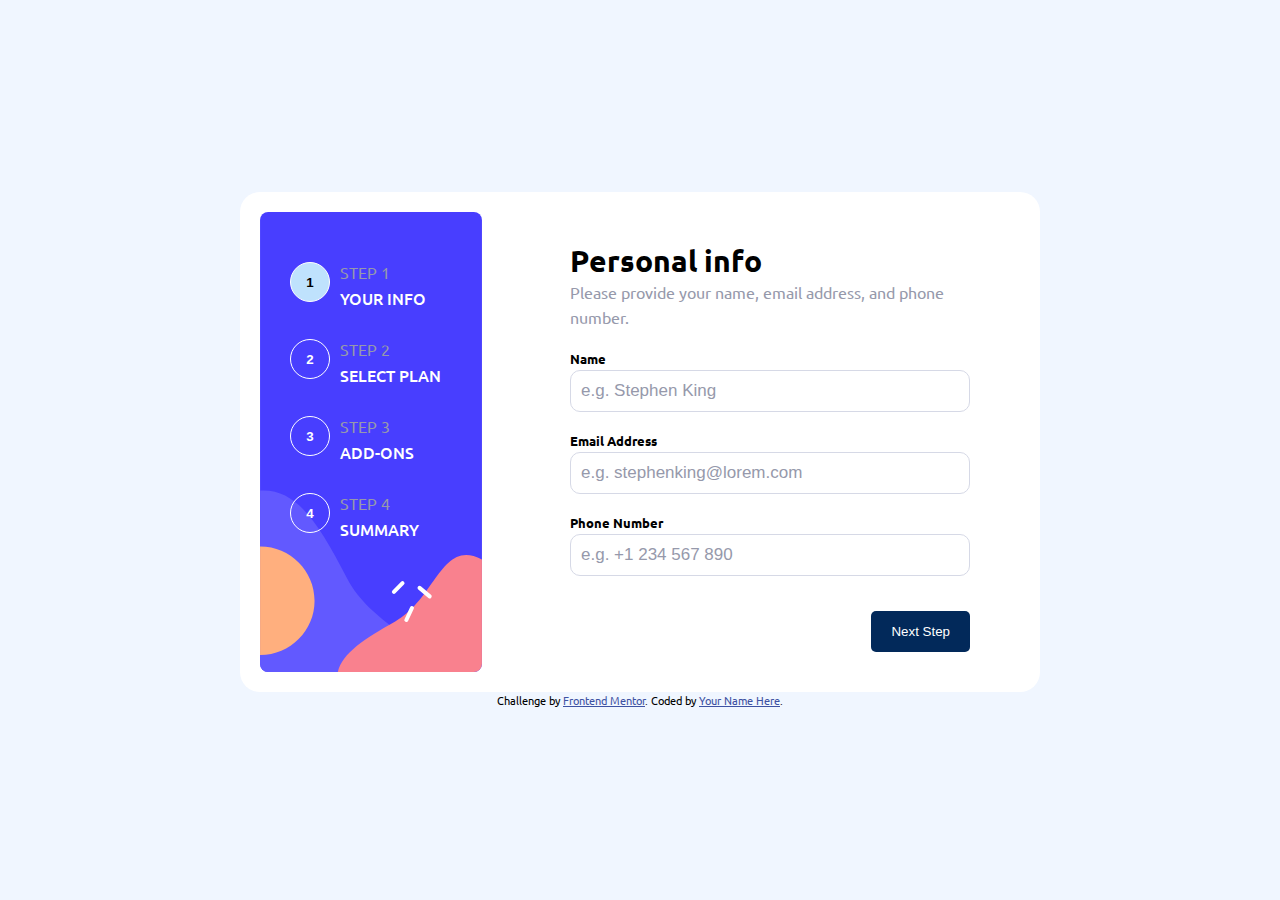
==== commit dd472dda: "message" ====
--- a/index.html
+++ b/index.html
@@ -6,93 +6,309 @@
 
   <link rel="icon" type="image/png" sizes="32x32" href="./assets/images/favicon-32x32.png">
   <link rel="stylesheet" href="./style.css">
-  <title>Frontend Mentor | Newsletter sign-up form with success message</title>
+  
+  <title>Frontend Mentor | Multi-step form</title>
 
   <!-- Feel free to remove these styles or customise in your own stylesheet 👍 -->
   <style>
-    .attribution { font-size: 11px; text-align: center; display: none; }
+    .attribution { font-size: 11px; text-align: center; }
     .attribution a { color: hsl(228, 45%, 44%); }
   </style>
 </head>
 <body>
 
-
-
-  <div class="container">
-
-    <div class="subscribe">
-      <div class="main">
-
-        <div class="img">
-          <img class="mobile-img" src="./assets/images/illustration-sign-up-mobile.svg" alt="">
-          <img class="desktop-img" src="./assets/images/illustration-sign-up-desktop.svg" alt="">
-        </div>
-  
-        <div class="body">
-  
-          <div class="top">
-            <h1>Stay updated!</h1>
-            <p>Join 60,000+ product managers receiving monthly updates on:</p>
-          </div>
-  
-          <div class="updates">
-            <div class="update">
-             <img src="./assets/images/icon-list.svg" alt=""><p>Product discovery and building what matters</p>
-            </div>
-            <div class="update">
-             <img src="./assets/images/icon-list.svg" alt=""><p>Measuring to ensure updates are a success</p>
-            </div>
-            <div class="update">
-             <img src="./assets/images/icon-list.svg" alt=""><p>And much more!</p>
-            </div>
-          </div>
-  
-          <div class="subscribe">
-            <div class="form">
+  <!-- Sidebar start -->
+  <div class="large">
+
+  
+  <div class="sidebar">
+    <div class="sidebar-btns">
+
+      <div class="btn-l">
+        <div class="sidebar-btn" data-page="1">
+          <button class="first-btn">1</button>
+        </div>
+        <div class="btn-info">
+          <p>STEP 1</p>
+          <p>YOUR INFO</p>
+        </div>
+      </div>
+ 
+      <div class="btn-l">
+      <div class="sidebar-btn" data-page="2">
+        <button class="">2</button>
+      </div>
+      <div class="btn-info">
+        <p>STEP 2</p>
+        <p>SELECT PLAN</p>
+      </div>
+    </div>
+
+    <div class="btn-l">
+      <div class="sidebar-btn" data-page="3">
+        <button class="">3</button>
+      </div>
+      <div class="btn-info">
+        <p>STEP 3</p>
+        <p>ADD-ONS</p>
+      </div>
+    </div>
+
+      <div class="btn-l">
+      <div class="sidebar-btn" data-page="4">
+        <button class="">4</button>
+      </div>
+      <div class="btn-info">
+        <p>STEP 4</p>
+        <p>SUMMARY</p>
+      </div>
+    </div>
+
+    </div>
+  </div>
+
+    <div class="page">
+
+     
+        <div class="first-page" data-page="1">
+          <div class="info">
+            <h1>Personal info</h1>
+            <p> Please provide your name, email address, and phone number.</p>
+          </div>
+          <div class="inputs">
+  
+            <div class="input">
               <div class="labels">
-              <label>Email address</label>
-              <label class="err">Valid email required</label>
-            </div>
-              <input class="input" type="email" placeholder="email@company.com">
-            </div>
-            <div class="btn">
-              <button class="sub" type="submit">Subscribe to monthly newsletter</button>
-            </div>
-   
-          </div>
-  
-        </div>
-  
-      </div>
-    </div>
-
-
+                <label>Name</label>
+                <label class="err-label">This field is required</label>
+              </div>
+              
+              <input class="info-input" type="text" placeholder="e.g. Stephen King">
+            </div>
+  
+            <div class="input">
+              <div class="labels">
+                <label>Email Address</label>
+                <label class="err-label">This field is required</label>
+              </div>
+             
+              <input class="info-input" type="email" placeholder="e.g. stephenking@lorem.com">
+            </div>
+  
+            <div class="input">
+  
+              <div class="labels">
+                <label>Phone Number</label>
+                <label class="err-label">This field is required</label>
+              </div>
+  
+              <input class="info-input" type="text" placeholder="e.g. +1 234 567 890">
+            </div>
+          </div>
+          
+          <div class="ctrl-btns">
+            <div class=""></div>
+            <div class="next-btn">
+              <button class="sidebar-btn next" data-page="2" class="next">Next Step</button>
+            </div>
+          </div>
+        </div>
+      
+
+
+        <div class="second-page" data-page="2">
+          <div class="info">
+            <h1>Select your plan</h1>
+            <p>You have the option of monthly or yearly billing.</p>
+          </div>
+          <div class="plans">
+            <div class="sel-plans">
+              <button class="arcade" data-plan="Arcade">
+                <img src="./assets/images/icon-arcade.svg">
+                <div class="txt">
+                  <h1>Arcade</h1>
+                  <p class="month-price">$<span class="price" data-originalPrice="9">9</span><span class="duration">/mo</span></p>
+                  <div class="year-price">
+                    <p>2 months free</p>
+                  </div>
+                </div>
+              </button>
     
-    <div class="success">
-      <div class="result">
-        <div class="check-img">
-          <img class="mobile-check" src="./assets/images/icon-list.svg" alt="">
-        </div>
-
-        <div class="message">
-          <h1>Thanks for subscribing!</h1>
-          <p> A confirmation email has been sent to <span class="mail-output">ash@loremcompany.com.</span> 
-            Please open it and click the button inside to confirm your subscription.</p>
-        </div>
-        <div class="btn2">
-          <button class="dis" type="submit">Dismiss message</button>
-        </div>
-      </div>
-    </div>
+              <button class="advanced" data-plan="Advanced">
+                <img src="./assets/images/icon-advanced.svg">
+                <div class="txt">
+                  <h1>Advanced</h1>
+                  <p class="month-price">$<span class="price" data-originalPrice="12">12</span><span class="duration">/mo</span></p>
+                  <div class="year-price">
+                    <p>2 months free</p>
+                  </div>
+                </div>
+              </button>
+    
+              <button class="pro" data-plan="Pro">
+                <img src="./assets/images/icon-pro.svg">
+                <div class="txt">
+                  <h1>Pro</h1>
+                  <p class="month-price">$<span class="price" data-originalPrice="15">15</span><span class="duration">/mo</span></p>
+                  <div class="year-price">
+                    <p>2 months free</p>
+                  </div>
+                </div>
+              </button>
+            </div>
+
+            
+            <div class="switch">
+              <p class="monthly">Monthly</p>
+              <div class="slider">
+                <div class="slide-btn"></div>
+              </div>
+              <p class="yearly">Yearly</p>
+            </div>
+          </div>
+          <div class="ctrl-btns">
+            <div class="prev-btn">
+              <button class="sidebar-btn prev" data-page="1" class="next">Go back</button>
+            </div>
+            <div class="next-btn">
+              <button class="sidebar-btn next" data-page="3" class="next">Next Step</button>
+            </div>
+          </div>
+        </div>
+
+ 
+
+      
+      <div class="third-page" data-page="3">
+        <div class="info">
+          <h1>Pick add-ons</h1>
+          <p>Add-ons help enhance your gaming experience.</p>
+        </div>
+
+        <div class="adds">
+          <div class="check">
+            <div class="check-1">
+                <input class="checkbox" type="checkbox">
+            <div class="check-info">
+              <p class="add-on-name">Online service</p>
+              <p>Access to multiplayer games</p>
+            </div>
+
+            </div>
+              <div class="add-price">
+                <p class="month-price">+$<span id="add-on-price" class="price" data-originalPrice="1">1</span><span class="duration">/mo</span></p>
+              <!-- <p>+$1/mo</p> -->
+            </div>
+          </div>
+          <div class="check">
+            <div class="check-1">
+                <input class="checkbox" type="checkbox">
+            <div class="check-info">
+              <p class="add-on-name">Larger Storage</p>
+              <p>Extra 1TB of cloud save</p>
+            </div>
+
+            </div>
+                <div class="add-price">
+                  <p class="month-price">+$<span id="add-on-price" class="price" data-originalPrice="2">2</span><span class="duration">/mo</span></p>
+            </div>
+          </div>
+          <div class="check">
+            <div class="check-1">
+                <input class="checkbox" type="checkbox">
+            <div class="check-info">
+              <p class="add-on-name">Customizable profile</p>
+              <p>Custom theme on your profile</p>
+            </div>
+
+            </div>
+               <div class="add-price">
+                <p class="month-price">+$<span id="add-on-price" class="price" data-originalPrice="2">2</span><span class="duration">/mo</span></p>
+            </div>
+          </div>
+        </div>
+        <div class="ctrl-btns">
+          <div class="prev-btn">
+            <button class="sidebar-btn prev" data-page="2" class="next">Go back</button>
+          </div>
+          <div class="next-btn">
+            <button class="sidebar-btn next" data-page="4" class="next">Next Step</button>
+          </div>
+        </div>
+      </div>
+  
+
+      
+      <div class="fourth-page">
+          <div class="info">
+            <p>Finishing up</p>
+            <p>Double-check everything looks OK before confirming</p>
+          </div>
+          <div class="price-list">
+            <div class="orders">
+              <div class="order1">
+                <div class="selected-plans">
+                  <p ><span class="selected-plan">Arcade</span> <span class="plan-duration"> (Monthly)</span></p>
+                  <p class="change-plan">change</p>
+                </div>
+                <div class="price2">
+                  <p class="month-price">$<span  id="price-of-plan"  class="price" data-originalPrice="9">9</span><span class="duration">/mo</span></p>
+                </div>
+              </div>
+              <div class="lower-order">
+                <!-- <div class="order2">
+                  <p></p>
+                  <p class="month-price"><span class="price" data-originalPrice="9"></span></p>
+                </div>
+                <span class="duration"></span>
+                <div class="order2">
+                  <p>Online service</p>
+                  <p class="month-price">+$<span class="price" data-originalPrice="9">1</span><span class="duration">/mo</span></p>
+                </div>
+                <div class="order2">
+                  <p>Online service</p>
+                  <p class="month-price">+$<span class="price" data-originalPrice="9">1</span><span class="duration">/mo</span></p>
+                </div>
+              </div> -->
+
+            </div>
+
+          </div>
+          <div class="output">
+            <p class="output-data">Total <span class="total-duration">(per month)</span></p>
+            <p class="output-price">+$<span class="price">9</span><span class="total-output-duration">/mo</span></p>
+          </div>
+      </div>
+      <div class="ctrl-btns">
+        <div class="prev-btn">
+          <button class="sidebar-btn prev" data-page="3" class="next">Go back</button>
+        </div>
+        <div class="next-btn">
+          <button class="sidebar-btn conf" data-page="5" class="next">Confirm</button>
+        </div>
+      </div>
+    </div>
+
+    <div class="thank">
+      <div class="i">
+        <img class="img4" src="./assets/images/icon-thank-you.svg" alt="">
+      </div>
+      
+      <h1>Thank You!</h1>
+      <p>Thanks for confirming your subscription! We hope you have fun 
+        using our platform. If you ever need support, please feel free 
+        to email us at support@loremgaming.com.</p>
+    </div>
+
+
   </div>
-
-
-
+</div>
+
+  
   <div class="attribution">
     Challenge by <a href="https://www.frontendmentor.io?ref=challenge" target="_blank">Frontend Mentor</a>. 
     Coded by <a href="#">Your Name Here</a>.
   </div>
-
-    <script src="./app.js"></script>
+  <script src="./app.js"></script>
 </body>
-</html>+</html>
--- a/style.css
+++ b/style.css
@@ -1,204 +1,549 @@
-@import url('https://fonts.googleapis.com/css2?family=Kumbh+Sans:wght@400;500;600;700;800;900&family=Montserrat:ital,wght@0,400;0,500;1,400&family=Roboto:ital,wght@0,400;0,500;0,700;0,900;1,400;1,500;1,700&display=swap');
+@import url('https://fonts.googleapis.com/css2?family=Kumbh+Sans:wght@400;500;600;700;800;900&family=Montserrat:ital,wght@0,400;0,500;1,400&family=Roboto:ital,wght@0,400;0,500;0,700;0,900;1,400;1,500;1,700&family=Ubuntu:ital,wght@0,400;0,500;0,700;1,400;1,500;1,700&display=swap');
 
 *{
+    margin: 0;
     padding: 0;
-    margin: 0;
     box-sizing: border-box;
 }
 :root{
-    --Tomato: hsl(4, 100%, 67%);
-    --DarkSlateGrey: hsl(234, 29%, 20%);
-    --CharcoalGrey: hsl(235, 18%, 26%);
-    --Grey: hsl(231, 7%, 60%);
-    --White: hsl(0, 0%, 100%);
+--MarineBlue: hsl(213, 96%, 18%);
+--PurplishBlue: hsl(243, 100%, 62%);
+--PastelBlue: hsl(228, 100%, 84%);
+--LightBlue: hsl(206, 94%, 87%);
+--StrawberryRed: hsl(354, 84%, 57%);
+--CoolGray: hsl(231, 11%, 63%);
+--LightGray: hsl(229, 24%, 87%);
+--Magnolia: hsl(217, 100%, 97%);
+--Alabaster: hsl(231, 100%, 99%);
+--White: hsl(0, 0%, 100%);
 }
 body{
-    font-family: 'Roboto', sans-serif;
-}
-.container{
-    display: grid;
-    height: 100vh;
-    grid-template-columns: repeat(auto-fit, 1fr);
-    place-items: center;
-}
-.mobile-img{
-    width: 320px;
-}
-.subscribe{
-    max-height: 100vh;
-}
-.body{
-    padding: 0 10px;
-}
-.main{
-    width: 320px;
-    /* display: none; */
-}
-.top h1{
-    color: var(--DarkSlateGrey);
+    font-family: 'Ubuntu', sans-serif;
+}
+
+.sidebar{
+    background-image: url(/assets/images/bg-sidebar-mobile.svg);
+    background-repeat: no-repeat;
+    background-size: cover;
+}
+.sidebar-btns{
+    display: flex;
+    gap: 20px;
+    justify-content: center;
+    padding-bottom: 80px;
+    padding-top: 20px;
+}
+.sidebar button{
+    height: 40px;
+    width: 40px;
+    border-radius: 50%;
+    border: 1px solid white;
+    background-color: transparent;
+    color: white;
+    cursor: pointer;
+    font-weight: bold;
+}
+.sidebar button.active{
+    background-color: var(--LightBlue);
+    color: black;
+    font-weight: bolder;
+}
+
+.sidebar button.first-btn{
+    background-color: var(--LightBlue);
+    color: black;
+    
+}
+.sidebar button.first-btn.active{
+    background-color: var(--LightBlue);
+    color: black;
+    
+}
+.sidebar button.first-btn.non-active{
+    background: transparent;
+    color: white;
+}
+/* first page mobile */
+.page{
+    display: flex;
+    align-items: center;
+    justify-content: center;
+    padding-bottom: 40px;
+    background-color: var(--Magnolia);
+    position: relative;
+    
+}
+.first-page{
+    width: 80%;
+    background-color: var(--White);
+    padding: 20px;
+    padding-bottom: 40px;
+    border-radius: 20px;
+    position: relative;
+    top: -60px;
+}
+.first-page.non-active{
+    display: none;
+}
+.first-page.active{
+    display: block;
+}
+.info h1{
+    font-size: 30px;
+}
+.info p{
+    font-size: 20px;
+    color: var(--CoolGray);
+    line-height: 25px;
+}
+.inputs{
+    padding-top: 20px;
+    display: flex;
+    flex-direction: column;
+    gap: 20px;
+}
+.ctrl-btns{
+    width: 100%;
+    background-color: var(--White);
+    display: flex;
+    justify-content: space-between;
+    align-items: center;
+    /* padding: 0 35px; */
+    position: absolute;
+    bottom: -20%;
+    left: 0;
+    /* right: 0; */
+}
+.conf{
+    background-color: var(--PurplishBlue);
+    color: white;
+    border: none;
+    padding: 13px 20px;
+    cursor: pointer;
+    border-radius: 5px;
+}
+.inputs .input{
+    display: flex;
+    flex-direction: column;
+    gap: 3px;
+}
+.input input{
+    padding: 10px;
+    border-radius: 10px;
+    border: 1px solid var(--LightGray);
+    font-size: 17px;
+}
+.input label{
+    font-weight: bold;
+}
+.input input:focus{
+    outline: 1px solid var(--LightBlue);
+}
+.input input::placeholder{
+    color: var(--CoolGray);
+}
+.next-btn{
+    padding: 20px;
+    
+
+}
+.next{
+    background-color: var(--MarineBlue);
+    color: white;
+    border: none;
+    padding: 13px 20px;
+    cursor: pointer;
+    border-radius: 5px;
+    
+}
+.prev{
+    background-color: white;
+    color: var(--CoolGray);
+    border: none;
+    padding: 13px 20px;
+    cursor: pointer;
+    font-weight: bolder;
+}
+.labels{
+    display: flex;
+    justify-content: space-between;
+    font-size: 13px;
+}
+.err-label{
+    color: var(--StrawberryRed);
+    display: none;
+}
+input.err-active{
+    border: 1px solid var(--StrawberryRed);
+}
+.err-label.active{
+    display: block;
+}
+
+/* second page mobile */
+.plans{
+    padding-top: 20px;
+    display: flex;
+    flex-direction: column;
+    gap: 10px;
+}
+.second-page{
+    width: 80%;
+    background-color: var(--White);
+    padding: 20px;
+    padding-bottom: 40px;
+    border-radius: 20px;
+    position: relative;
+    top: -60px;
+    display: none;
+}
+.second-page.active{
+    display: block;
+}
+
+.plans  button{
+    display: flex;
+    gap: 10px;
+    width: 100%;
+    padding: 13px;
+    border-radius: 10px;
+    border: 1px solid var(--LightGray);
+    cursor: pointer;
+    background-color: transparent;
+}
+.plans button h1{
+    font-size: 20px;
+    color: var;
+}
+.plans button p{
+    color: var(--CoolGray);
+    font-weight: bold;
+}
+.plans  button:focus{
+    border: 2px solid var(--PurplishBlue);
+}
+.plans button .txt{
+    text-align: start;
+}
+.switch{
+    display: flex;
+    justify-content: center;
+    gap: 20px;
+    padding-top: 20px;
+}
+.switch p{
+    font-size: 20px;
+    font-weight: bold;
+}
+.switch .yearly{
+    color: var(--CoolGray);
+}
+.switch .monthly.active{
+    color: var(--CoolGray);
+}
+.switch .yearly.active{
+    color: black;
+}
+.year-price{
+    display: none;
+}
+.year-price.active{
+    display: block;
+}
+.year-price p:nth-child(1){
+    color: #4d4a4a;
+}
+.txt{
+    display: flex;
+    flex-direction: column;
+    gap: 5px;
+}
+.slider{
+    background-color: var(--MarineBlue);
+    width: 50px;
+    height: 20px;
+    border-radius: 20px;
+    color: var(--White);
+    cursor: pointer;
+}
+.slide-btn{
+    width: 15px;
+    background-color: var(--White);
+    height: 15px;
+    border-radius: 50%;
+    position: relative;
+    left: 5px;
+    top: 2px;
+    display: flex;
+    align-items: center;
+    justify-content: center;
+    transition: all .3s linear;
+}
+.slide-btn.active{
+    left: 60%;
+}
+
+/* third page */
+.third-page{
+    width: 80%;
+    background-color: var(--White);
+    padding: 20px;
+    padding-bottom: 40px;
+    border-radius: 20px;
+    position: relative;
+    top: -60px;
+    display: none;
+}
+.third-page.active{
+    display: block;
+}
+.check{
+    display: flex;
+    justify-content: space-around;
+    align-items: center;
+    width: 100%;
+    padding: 10px;
+    border-radius: 10px;
+    border: 1px solid var(--LightGray);
+    cursor: pointer;
+}
+.check-1{
+    display: flex;
+    justify-content: center;
+    align-items: center;
+    gap: 25px;
+    flex-basis: 80%;
+}
+.check p:nth-child(1){
+    font-weight: bold;
+    font-size: 17px;
+}
+.check p:nth-child(2){
+    color: var(--CoolGray);
+    font-size: 15px;
+}
+.check.active{
+    outline: 1px solid var(--PurplishBlue);
+}
+.checkbox{
+    width: 20px;
+    height: 20px;
+    flex-basis: 15%;
+}
+.adds{
+    display: flex;
+    flex-direction: column;
+    padding-top: 20px;
+    gap: 12px;
+}
+.add-price{
+    color: var(--PurplishBlue);
+    flex-basis: 15%;
+}
+.check-info{
+    flex-basis: 150%;
+}
+
+/* fourth page */
+.fourth-page{
+    width: 80%;
+    background-color: var(--White);
+    padding: 20px;
+    padding-bottom: 40px;
+    border-radius: 20px;
+    position: relative;
+    top: -60px;
+    display: none;
+}
+.fourth-page.active{
+    display: block;
+}
+.order1{
+    display: flex;
+    justify-content: space-between;
+    align-items: center;
+    padding: 10px 0px;
+    border-bottom: 1px solid var(--LightGray);
+}
+.selected-plans{
+    display: flex;
+    flex-direction: column;
+    gap: 0;
+}
+.orders{
+    padding: 0 20px 20px 20px;
+    margin-top: 15px;
+}
+.price-list{
+    background-color: var(--Magnolia);
+    border-radius: 10px;
+}
+.selected-plans .change-plan{
+    color: var(--CoolGray);
+    text-decoration: underline;
+    cursor: pointer;
+}
+.selected-plans p:nth-child(1), .price2{
+    font-weight: bold;
+}
+.order2 p:nth-child(1){
+    color: var(--CoolGray);
+}
+.info p:nth-child(1){
+    color: black;
+    font-weight: bold;
+    font-size: 25px;
+    padding-bottom: 10px;
+}
+.lower-order{
+    padding-top: 15px;
+    display: flex;
+    flex-direction: column;
+    gap: 15px;
+}
+.order2{
+    display: flex;
+    justify-content: space-between;
+}
+.output{
+    display: flex;
+    justify-content: space-between;
+    padding: 30px 20px 20px 20px;
+}
+.output-price{
+    font-weight: bold;
+    color: var(--PurplishBlue);
+}
+.month-price{
+    font-weight: bold;
+}
+.thank{
+    width: 80%;
+    background-color: var(--White);
+    padding: 20px;
+    padding-bottom: 40px;
+    border-radius: 20px;
+    position: relative;
+    top: -60px;
+    display: none;
+    text-align: center;
+}
+.thank.active{
+    display: block;
+}
+.thank h1{
+    font-size: 27px;
+}
+.thank p{
+    color: var(--CoolGray);
+    padding-top: 20px;
+    font-size: 18px;
+}
+.img4{
+    width: 70px;
     padding: 20px 0px;
-}   
-.top p{
-    color: var(--DarkSlateGrey);
-    padding-bottom: 20px;
-}
-.updates{
-    display: flex;
-    flex-direction: column;
-    gap: 17px;
-    color: var(--DarkSlateGrey);
-    padding-bottom: 10px;
-}
-.update{
-    display: flex;
+}
+.btn-info{
+    display: none;
+}
+.sel-plans{
+    display: flex;
+    flex-direction: column;
     gap: 10px;
-    align-items: flex-start;
-}
-input{
-    width: 100%;
-    padding: 15px;
-    font-size: 15px;
-    margin-bottom: 10px;
-    outline: none;
-    color: var(--DarkSlateGrey);
-    font-weight: bold;
-    border-radius: 5px;
-    border: 1px solid var(--Grey);
-}
-input::placeholder{
-    color: var(--Grey);
-}
-button{
-    width: 100%;
-    padding: 15px;
-    font-size: 15px;
-    background-color: var(--CharcoalGrey);
-    color: var(--White);
-    border-radius: 5px;
-    cursor: pointer;
-    outline: none;
-    border: none;
-    transition: .2s ease;
-}
-button:hover{
-    background-color: var(--Tomato);
-    background-image: linear-gradient(90deg, var(--Tomato));
-}
-.subscribe{
-    padding: 20px 0;
-    padding-bottom: 50px;
-}
-.labels{
-    color: var(--DarkSlateGrey);
-    font-weight: bolder;
-    font-size: 13px;
-    display: flex;
-    justify-content: space-between;
-    padding-bottom: 5px;
-}
-.success{
-    position: relative;
-    padding: 30px;
-    display: none;
-    max-height: 100vh;
-    width: auto;
-} 
-.mobile-check{
-    width: 60px;
-}
-.message{
-    padding-top: 20px;
-}
-.message h1{
-    font-size: 40px;
-    color: var(--DarkSlateGrey);
-    /* line-height: 30px; */
-}
-.message p{
-    color: var(--DarkSlateGrey);
-    padding-top: 12px;
-}
-.result{
-    display: flex;
-    flex-direction: column;
-    gap: 20px;
-    padding-top: 70px;
-    height: 100vh;
-    justify-content: start;
-}
-.btn2{
-    position: absolute;
-    bottom: 50px;
-    left: 30px;
-    right: 30px;
-}
-.mail-output{
-    font-weight: bold;
-}
-.desktop-img{
-    display: none;
-}
-.subscribe.active{
-    display: none;
-}
-.success.active{
-    display: block;
-}
-.err{
-    display: none;
-    transition: all .5s linear;
-}
-.err.error{
-    display: block;
-    color: var(--Tomato);
-}
-input.error{
-    border-color: var(--Tomato);
-    color: var(--Tomato);
-}
-
-
-@media only screen and (min-width: 768px){
+}
+
+@media only screen and (min-width: 1000px){
     body{
-        background-color: var(--CharcoalGrey);
-    }
-    .main{
+        height: 100vh;
+        background-color: var(--Magnolia);
         display: flex;
-        flex-direction: row-reverse;
+        flex-direction: column;
         justify-content: center;
         align-items: center;
+    }
+    .sidebar{
+        background-image: url(./assets/images/bg-sidebar-desktop.svg);
+        /* background-size: auto; */
+        /* flex-basis: 30%; */
+        width: 300px;
+        background-size: contain;
+    }
+    .page{
+        background-color: var(--White);
+        justify-self: center;
+        padding: 0 50px;
+        padding-top: 30px;
+        /* align-self: center; */
+    }
+    .large{
+        display: flex;
+        /* justify-content: space-between; */
+        height: 500px;
+        background-color: var(--White);
+        padding: 20px;
+        width: 800px;
+        gap: 20px;
+        border-radius: 20px;
+        /* align-items: center; */
+    }
+    .first-page, .second-page, .third-page, .fourth-page, .thank{
+        position: static;
+        top: 0;
+        padding: 0;
+        width: 400px;
+        min-height: 100%;
+        z-index: 1;
+        /* flex-basis: 70%; */
+    }
+    .ctrl-btns{
+        position: absolute;
+        bottom: 0;
+        z-index: -1;
+        padding: 0 30px;
+    }
+    .sidebar-btns{
+        flex-direction: column;
+        justify-content: center;
+        padding-left: 30px;
         gap: 30px;
-        padding: 30px 20px;
-        background-color: var(--White);
-        width: 750px;
-        border-radius: 20px;
-    }
-    .mobile-img{
-        display: none;
-    }
-    .desktop-img{
+        padding-top: 50px;
+        /* padding-right: 100px; */
+        /* width: 100%; */
+    }
+    .btn-info{
         display: block;
-        height: 500px;
-    }
-    .body{
-        padding: 0 20px;
-    }
-    .top h1{
-        font-size: 40px;
-    }
-    .result{
-        background-color: var(--White);
-        width: 400px;
-        height: auto;
-        padding-top: 0;
-        padding: 30px 30px;
-        border-radius: 20px;
-        gap: 30px;
-    }
-    .btn2{
-        position: static;
-    }
-    .mobile-check{
-        width: 50px;
+    }
+    .btn-l{
+        display: flex;
+        gap: 10px;
+    }
+    .btn-info p:nth-child(1){
+        color: var(--CoolGray);
+    }
+    .btn-info p:nth-child(2){
+        color: var(--White);
+        font-weight: 500;
+        padding-top: 5px;
+    }
+    .sel-plans{
+        display: flex;
+        flex-direction: row;
+    }
+    .plans  button{
+        display: flex;
+        flex-direction: column;
+        gap: 50px;
+        width: 100%;
+        padding: 13px;
+        border-radius: 10px;
+        border: 1px solid var(--LightGray);
+        cursor: pointer;
+        background-color: transparent;
+    }
+    .info p:nth-child(2){
+        font-size: 16px;
+    }
+    .check{
+        padding: 15px;
     }
 }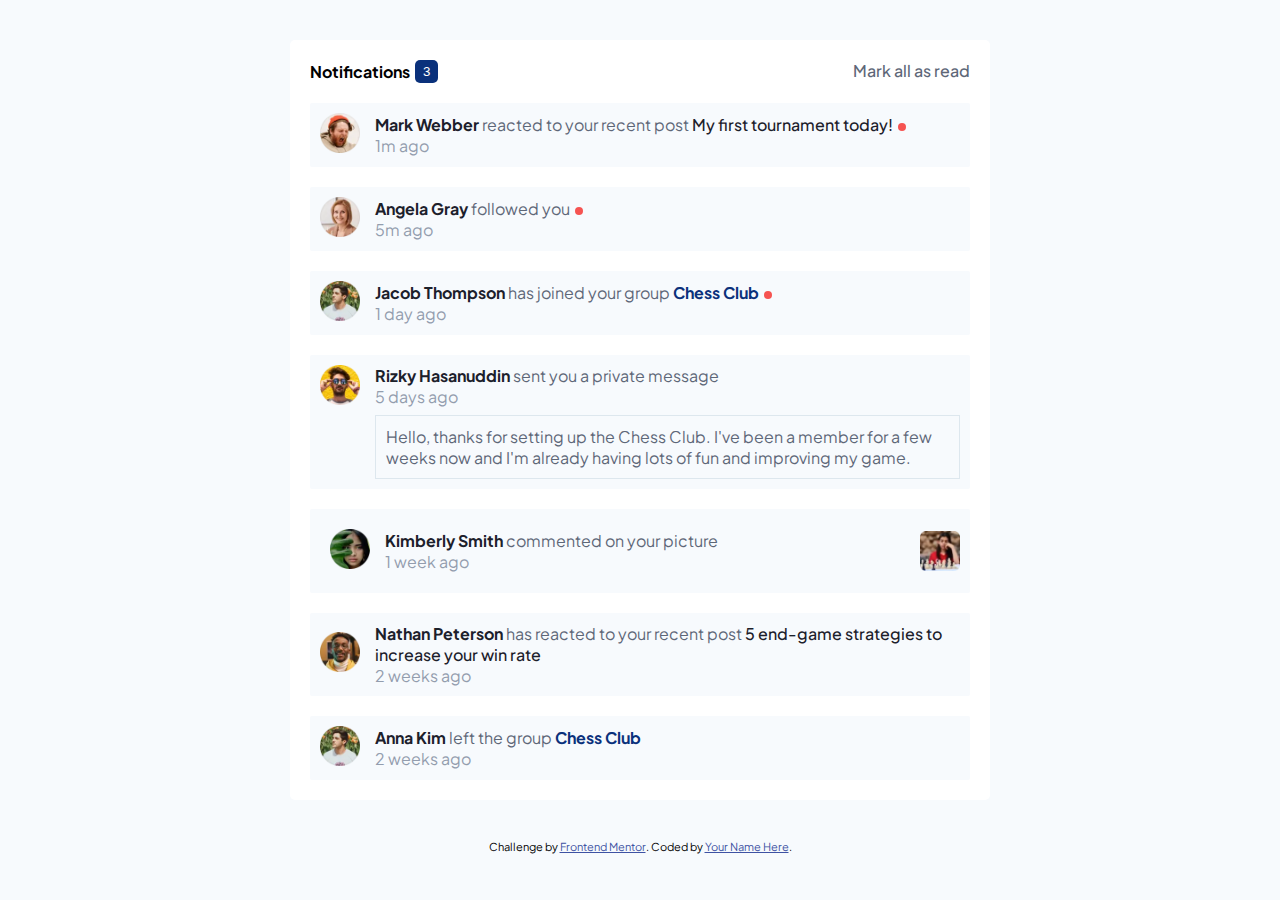
==== commit 5c43d02d: "pushed" ====
--- a/index.html
+++ b/index.html
@@ -6,8 +6,7 @@
 
   <link rel="icon" type="image/png" sizes="32x32" href="./assets/images/favicon-32x32.png">
   <link rel="stylesheet" href="./style.css">
-  
-  <title>Frontend Mentor | Multi-step form</title>
+  <title>Frontend Mentor | Notifications page</title>
 
   <!-- Feel free to remove these styles or customise in your own stylesheet 👍 -->
   <style>
@@ -17,293 +16,95 @@
 </head>
 <body>
 
-  <!-- Sidebar start -->
-  <div class="large">
+  <div class="container">
+    <div class="top">
+      <h4><span>Notifications</span><button>3</button></h4>
+      <p class="mark">Mark all as read</p>
+    </div>
 
-  
-  <div class="sidebar">
-    <div class="sidebar-btns">
-
-      <div class="btn-l">
-        <div class="sidebar-btn" data-page="1">
-          <button class="first-btn">1</button>
+    <div class="notifications">
+      
+      <div class="note">
+        <div class="note-img">
+          <img src="./assets/images/avatar-mark-webber.webp" alt="">
         </div>
-        <div class="btn-info">
-          <p>STEP 1</p>
-          <p>YOUR INFO</p>
+        <div class="message">
+          <p> <span class="name">Mark Webber</span> reacted to your recent post <span class="post">My first tournament today!</span> <button class="active"></button></p>
+          <p class="timing">1m ago</p>
         </div>
       </div>
- 
-      <div class="btn-l">
-      <div class="sidebar-btn" data-page="2">
-        <button class="">2</button>
+
+      <div class="note">
+        <div class="note-img">
+          <img src="./assets/images/avatar-angela-gray.webp" alt="">
+        </div>
+        <div class="message">
+          <p> <span class="name">Angela Gray</span> followed you  <button class="active"></button></p>
+          <p class="timing">5m ago</p>
+        </div>
       </div>
-      <div class="btn-info">
-        <p>STEP 2</p>
-        <p>SELECT PLAN</p>
+
+      <div class="note">
+        <div class="note-img">
+          <img src="./assets/images/avatar-jacob-thompson.webp" alt="">
+        </div>
+        <div class="message">
+          <p> <span class="name"> Jacob Thompson</span> has joined your group <span class="group">Chess Club</span> <button class="active"></button></p>
+          <p class="timing">1 day ago</p>
+        </div>
       </div>
-    </div>
 
-    <div class="btn-l">
-      <div class="sidebar-btn" data-page="3">
-        <button class="">3</button>
+      <div class="note" id="private">
+        <div class="note-img">
+          <img src="./assets/images/avatar-rizky-hasanuddin.webp" alt="">
+        </div>
+        <div class="message">
+          <p> <span class="name">Rizky Hasanuddin</span> sent you a private message</p>
+          <p class="timing">5 days ago</p>
+          <div class="">
+            <p class="private">Hello, thanks for setting up the Chess Club. I've been a member for a few weeks now and 
+              I'm already having lots of fun and improving my game.</p>
+          </div>
+        </div>
       </div>
-      <div class="btn-info">
-        <p>STEP 3</p>
-        <p>ADD-ONS</p>
+
+      <div class="note">
+        <div class="note">
+        <div class="note-img">
+          <img src="./assets/images/avatar-kimberly-smith.webp" alt="">
+        </div>
+        <div class="message">
+          <p> <span class="name"> Kimberly Smith</span>  commented on your picture
+          <p class="timing">1 week ago</p>
+        </div>
       </div>
-    </div>
+        <img class="img" src="./assets/images/image-chess.webp" alt="">
+      </div>
 
-      <div class="btn-l">
-      <div class="sidebar-btn" data-page="4">
-        <button class="">4</button>
+      <div class="note">
+        <div class="note-img">
+          <img src="./assets/images/avatar-nathan-peterson.webp" alt="">
+        </div>
+        <div class="message">
+          <p> <span class="name"> Nathan Peterson</span> has reacted to your recent post <span class="post">5 end-game strategies to increase your win rate</span> </p>
+          <p class="timing">2 weeks ago</p>
+        </div>
       </div>
-      <div class="btn-info">
-        <p>STEP 4</p>
-        <p>SUMMARY</p>
+
+      <div class="note">
+        <div class="note-img">
+          <img src="./assets/images/avatar-jacob-thompson.webp" alt="">
+        </div>
+        <div class="message">
+          <p> <span class="name"> Anna Kim</span> left the group <span class="group">Chess Club</span></p>
+          <p class="timing">2 weeks ago</p>
+        </div>
       </div>
-    </div>
 
     </div>
   </div>
-
-    <div class="page">
-
-     
-        <div class="first-page" data-page="1">
-          <div class="info">
-            <h1>Personal info</h1>
-            <p> Please provide your name, email address, and phone number.</p>
-          </div>
-          <div class="inputs">
+   
   
-            <div class="input">
-              <div class="labels">
-                <label>Name</label>
-                <label class="err-label">This field is required</label>
-              </div>
-              
-              <input class="info-input" type="text" placeholder="e.g. Stephen King">
-            </div>
-  
-            <div class="input">
-              <div class="labels">
-                <label>Email Address</label>
-                <label class="err-label">This field is required</label>
-              </div>
-             
-              <input class="info-input" type="email" placeholder="e.g. stephenking@lorem.com">
-            </div>
-  
-            <div class="input">
-  
-              <div class="labels">
-                <label>Phone Number</label>
-                <label class="err-label">This field is required</label>
-              </div>
-  
-              <input class="info-input" type="text" placeholder="e.g. +1 234 567 890">
-            </div>
-          </div>
-          
-          <div class="ctrl-btns">
-            <div class=""></div>
-            <div class="next-btn">
-              <button class="sidebar-btn next" data-page="2" class="next">Next Step</button>
-            </div>
-          </div>
-        </div>
-      
-
-
-        <div class="second-page" data-page="2">
-          <div class="info">
-            <h1>Select your plan</h1>
-            <p>You have the option of monthly or yearly billing.</p>
-          </div>
-          <div class="plans">
-            <div class="sel-plans">
-              <button class="arcade" data-plan="Arcade">
-                <img src="./assets/images/icon-arcade.svg">
-                <div class="txt">
-                  <h1>Arcade</h1>
-                  <p class="month-price">$<span class="price" data-originalPrice="9">9</span><span class="duration">/mo</span></p>
-                  <div class="year-price">
-                    <p>2 months free</p>
-                  </div>
-                </div>
-              </button>
-    
-              <button class="advanced" data-plan="Advanced">
-                <img src="./assets/images/icon-advanced.svg">
-                <div class="txt">
-                  <h1>Advanced</h1>
-                  <p class="month-price">$<span class="price" data-originalPrice="12">12</span><span class="duration">/mo</span></p>
-                  <div class="year-price">
-                    <p>2 months free</p>
-                  </div>
-                </div>
-              </button>
-    
-              <button class="pro" data-plan="Pro">
-                <img src="./assets/images/icon-pro.svg">
-                <div class="txt">
-                  <h1>Pro</h1>
-                  <p class="month-price">$<span class="price" data-originalPrice="15">15</span><span class="duration">/mo</span></p>
-                  <div class="year-price">
-                    <p>2 months free</p>
-                  </div>
-                </div>
-              </button>
-            </div>
-
-            
-            <div class="switch">
-              <p class="monthly">Monthly</p>
-              <div class="slider">
-                <div class="slide-btn"></div>
-              </div>
-              <p class="yearly">Yearly</p>
-            </div>
-          </div>
-          <div class="ctrl-btns">
-            <div class="prev-btn">
-              <button class="sidebar-btn prev" data-page="1" class="next">Go back</button>
-            </div>
-            <div class="next-btn">
-              <button class="sidebar-btn next" data-page="3" class="next">Next Step</button>
-            </div>
-          </div>
-        </div>
-
- 
-
-      
-      <div class="third-page" data-page="3">
-        <div class="info">
-          <h1>Pick add-ons</h1>
-          <p>Add-ons help enhance your gaming experience.</p>
-        </div>
-
-        <div class="adds">
-          <div class="check">
-            <div class="check-1">
-                <input class="checkbox" type="checkbox">
-            <div class="check-info">
-              <p class="add-on-name">Online service</p>
-              <p>Access to multiplayer games</p>
-            </div>
-
-            </div>
-              <div class="add-price">
-                <p class="month-price">+$<span id="add-on-price" class="price" data-originalPrice="1">1</span><span class="duration">/mo</span></p>
-              <!-- <p>+$1/mo</p> -->
-            </div>
-          </div>
-          <div class="check">
-            <div class="check-1">
-                <input class="checkbox" type="checkbox">
-            <div class="check-info">
-              <p class="add-on-name">Larger Storage</p>
-              <p>Extra 1TB of cloud save</p>
-            </div>
-
-            </div>
-                <div class="add-price">
-                  <p class="month-price">+$<span id="add-on-price" class="price" data-originalPrice="2">2</span><span class="duration">/mo</span></p>
-            </div>
-          </div>
-          <div class="check">
-            <div class="check-1">
-                <input class="checkbox" type="checkbox">
-            <div class="check-info">
-              <p class="add-on-name">Customizable profile</p>
-              <p>Custom theme on your profile</p>
-            </div>
-
-            </div>
-               <div class="add-price">
-                <p class="month-price">+$<span id="add-on-price" class="price" data-originalPrice="2">2</span><span class="duration">/mo</span></p>
-            </div>
-          </div>
-        </div>
-        <div class="ctrl-btns">
-          <div class="prev-btn">
-            <button class="sidebar-btn prev" data-page="2" class="next">Go back</button>
-          </div>
-          <div class="next-btn">
-            <button class="sidebar-btn next" data-page="4" class="next">Next Step</button>
-          </div>
-        </div>
-      </div>
-  
-
-      
-      <div class="fourth-page">
-          <div class="info">
-            <p>Finishing up</p>
-            <p>Double-check everything looks OK before confirming</p>
-          </div>
-          <div class="price-list">
-            <div class="orders">
-              <div class="order1">
-                <div class="selected-plans">
-                  <p ><span class="selected-plan">Arcade</span> <span class="plan-duration"> (Monthly)</span></p>
-                  <p class="change-plan">change</p>
-                </div>
-                <div class="price2">
-                  <p class="month-price">$<span  id="price-of-plan"  class="price" data-originalPrice="9">9</span><span class="duration">/mo</span></p>
-                </div>
-              </div>
-              <div class="lower-order">
-                <!-- <div class="order2">
-                  <p></p>
-                  <p class="month-price"><span class="price" data-originalPrice="9"></span></p>
-                </div>
-                <span class="duration"></span>
-                <div class="order2">
-                  <p>Online service</p>
-                  <p class="month-price">+$<span class="price" data-originalPrice="9">1</span><span class="duration">/mo</span></p>
-                </div>
-                <div class="order2">
-                  <p>Online service</p>
-                  <p class="month-price">+$<span class="price" data-originalPrice="9">1</span><span class="duration">/mo</span></p>
-                </div>
-              </div> -->
-
-            </div>
-
-          </div>
-          <div class="output">
-            <p class="output-data">Total <span class="total-duration">(per month)</span></p>
-            <p class="output-price">+$<span class="price">9</span><span class="total-output-duration">/mo</span></p>
-          </div>
-      </div>
-      <div class="ctrl-btns">
-        <div class="prev-btn">
-          <button class="sidebar-btn prev" data-page="3" class="next">Go back</button>
-        </div>
-        <div class="next-btn">
-          <button class="sidebar-btn conf" data-page="5" class="next">Confirm</button>
-        </div>
-      </div>
-    </div>
-
-    <div class="thank">
-      <div class="i">
-        <img class="img4" src="./assets/images/icon-thank-you.svg" alt="">
-      </div>
-      
-      <h1>Thank You!</h1>
-      <p>Thanks for confirming your subscription! We hope you have fun 
-        using our platform. If you ever need support, please feel free 
-        to email us at support@loremgaming.com.</p>
-    </div>
-
-
-  </div>
-</div>
-
   
   <div class="attribution">
     Challenge by <a href="https://www.frontendmentor.io?ref=challenge" target="_blank">Frontend Mentor</a>. 
--- a/style.css
+++ b/style.css
@@ -1,549 +1,125 @@
-@import url('https://fonts.googleapis.com/css2?family=Kumbh+Sans:wght@400;500;600;700;800;900&family=Montserrat:ital,wght@0,400;0,500;1,400&family=Roboto:ital,wght@0,400;0,500;0,700;0,900;1,400;1,500;1,700&family=Ubuntu:ital,wght@0,400;0,500;0,700;1,400;1,500;1,700&display=swap');
+@import url('https://fonts.googleapis.com/css2?family=Plus+Jakarta+Sans:wght@400;500;700;800&display=swap');
 
 *{
+    padding: 0;
     margin: 0;
-    padding: 0;
     box-sizing: border-box;
 }
+
 :root{
---MarineBlue: hsl(213, 96%, 18%);
---PurplishBlue: hsl(243, 100%, 62%);
---PastelBlue: hsl(228, 100%, 84%);
---LightBlue: hsl(206, 94%, 87%);
---StrawberryRed: hsl(354, 84%, 57%);
---CoolGray: hsl(231, 11%, 63%);
---LightGray: hsl(229, 24%, 87%);
---Magnolia: hsl(217, 100%, 97%);
---Alabaster: hsl(231, 100%, 99%);
---White: hsl(0, 0%, 100%);
+    --Red: hsl(1, 90%, 64%);
+    --Blue: hsl(219, 85%, 26%);
+    --White: hsl(0, 0%, 100%);
+    --Very_light_grayish_blue: hsl(210, 60%, 98%);
+    --Light_grayish_blue1: hsl(211, 68%, 94%);
+    --Light_grayish_blue_2: hsl(205, 33%, 90%);
+    --Grayish_blue: hsl(219, 14%, 63%);
+    --Dark_grayish_blue: hsl(219, 12%, 42%);
+    --Very_dark_blue: hsl(224, 21%, 14%);
 }
 body{
-    font-family: 'Ubuntu', sans-serif;
+    background: var(--Very_light_grayish_blue);
+    font-family: 'Plus Jakarta Sans', sans-serif;
 }
-
-.sidebar{
-    background-image: url(/assets/images/bg-sidebar-mobile.svg);
-    background-repeat: no-repeat;
-    background-size: cover;
+.container{
+    margin: 40px auto;
+    max-width: 700px;
+    background-color: var(--White);
+    padding: 20px;
+    border-radius: 5px;
 }
-.sidebar-btns{
+.top{
     display: flex;
-    gap: 20px;
-    justify-content: center;
-    padding-bottom: 80px;
-    padding-top: 20px;
+    justify-content: space-between;
+    padding-bottom: 3%;
 }
-.sidebar button{
-    height: 40px;
-    width: 40px;
-    border-radius: 50%;
-    border: 1px solid white;
-    background-color: transparent;
-    color: white;
-    cursor: pointer;
+.top h4{
+    display: flex;
+    gap: 5px;
+    align-items: center;
     font-weight: bold;
 }
-.sidebar button.active{
-    background-color: var(--LightBlue);
-    color: black;
+.top button{
+    padding:  4px 8px;
+    background-color: var(--Blue);
+    color: white;
+    border-radius: 5px;
+    border: none;
+}
+.note{
+    display: flex;
+    gap: 15px;
+    background-color: var(--Very_light_grayish_blue);
+    padding: 10px;
+    border-radius: 2px;
+    align-items: center;
+    color: var(--Dark_grayish_blue);
+    width: 100%;
+}
+.mark{
+   color: var(--Dark_grayish_blue);
+   cursor: pointer; 
+   font-weight: 500;
+}
+.mark:hover{
+    color: var(--Blue);
+}
+.timing{
+    color: var(--Grayish_blue);
+}
+.name{
     font-weight: bolder;
+    color: var(--Very_dark_blue);
+    cursor: pointer;
 }
-
-.sidebar button.first-btn{
-    background-color: var(--LightBlue);
-    color: black;
+.name:hover{
+    color: var(--Blue);
+}
+.post{
+    color: var(--Very_dark_blue);
+    font-weight: 500;
+    cursor: pointer;
+}
+.post:hover{
+    color: var(--Blue);
+}
+.group{
+    color: var(--Blue);
+    font-weight: bold;
+    cursor: pointer;
+}
+#private{
+    align-items: flex-start;
+}
+.private{
+    margin-top: 8px;
+    padding: 10px;
+    border: 1px solid var(--Light_grayish_blue_2);
+    cursor: pointer;
+}
+.private:hover{
+    background-color: var(--Light_grayish_blue_2);
+}
+.active{
+    background-color: var(--Red);
+    border: none;
+    height: 8px;
+    width: 8px;
+    border-radius: 50%;
+    margin-left: 2px;
+}
+.note img{
+    width: 40px;
+    object-fit: cover;
+}
+.notifications{
     
-}
-.sidebar button.first-btn.active{
-    background-color: var(--LightBlue);
-    color: black;
-    
-}
-.sidebar button.first-btn.non-active{
-    background: transparent;
-    color: white;
-}
-/* first page mobile */
-.page{
     display: flex;
+    justify-content: center;
     align-items: center;
-    justify-content: center;
-    padding-bottom: 40px;
-    background-color: var(--Magnolia);
-    position: relative;
-    
-}
-.first-page{
-    width: 80%;
-    background-color: var(--White);
-    padding: 20px;
-    padding-bottom: 40px;
-    border-radius: 20px;
-    position: relative;
-    top: -60px;
-}
-.first-page.non-active{
-    display: none;
-}
-.first-page.active{
-    display: block;
-}
-.info h1{
-    font-size: 30px;
-}
-.info p{
-    font-size: 20px;
-    color: var(--CoolGray);
-    line-height: 25px;
-}
-.inputs{
-    padding-top: 20px;
-    display: flex;
     flex-direction: column;
     gap: 20px;
 }
-.ctrl-btns{
-    width: 100%;
-    background-color: var(--White);
-    display: flex;
-    justify-content: space-between;
-    align-items: center;
-    /* padding: 0 35px; */
-    position: absolute;
-    bottom: -20%;
-    left: 0;
-    /* right: 0; */
-}
-.conf{
-    background-color: var(--PurplishBlue);
-    color: white;
-    border: none;
-    padding: 13px 20px;
-    cursor: pointer;
-    border-radius: 5px;
-}
-.inputs .input{
-    display: flex;
-    flex-direction: column;
-    gap: 3px;
-}
-.input input{
-    padding: 10px;
-    border-radius: 10px;
-    border: 1px solid var(--LightGray);
-    font-size: 17px;
-}
-.input label{
-    font-weight: bold;
-}
-.input input:focus{
-    outline: 1px solid var(--LightBlue);
-}
-.input input::placeholder{
-    color: var(--CoolGray);
-}
-.next-btn{
-    padding: 20px;
-    
-
-}
-.next{
-    background-color: var(--MarineBlue);
-    color: white;
-    border: none;
-    padding: 13px 20px;
-    cursor: pointer;
-    border-radius: 5px;
-    
-}
-.prev{
-    background-color: white;
-    color: var(--CoolGray);
-    border: none;
-    padding: 13px 20px;
-    cursor: pointer;
-    font-weight: bolder;
-}
-.labels{
-    display: flex;
-    justify-content: space-between;
-    font-size: 13px;
-}
-.err-label{
-    color: var(--StrawberryRed);
-    display: none;
-}
-input.err-active{
-    border: 1px solid var(--StrawberryRed);
-}
-.err-label.active{
-    display: block;
-}
-
-/* second page mobile */
-.plans{
-    padding-top: 20px;
-    display: flex;
-    flex-direction: column;
-    gap: 10px;
-}
-.second-page{
-    width: 80%;
-    background-color: var(--White);
-    padding: 20px;
-    padding-bottom: 40px;
-    border-radius: 20px;
-    position: relative;
-    top: -60px;
-    display: none;
-}
-.second-page.active{
-    display: block;
-}
-
-.plans  button{
-    display: flex;
-    gap: 10px;
-    width: 100%;
-    padding: 13px;
-    border-radius: 10px;
-    border: 1px solid var(--LightGray);
-    cursor: pointer;
-    background-color: transparent;
-}
-.plans button h1{
-    font-size: 20px;
-    color: var;
-}
-.plans button p{
-    color: var(--CoolGray);
-    font-weight: bold;
-}
-.plans  button:focus{
-    border: 2px solid var(--PurplishBlue);
-}
-.plans button .txt{
-    text-align: start;
-}
-.switch{
-    display: flex;
-    justify-content: center;
-    gap: 20px;
-    padding-top: 20px;
-}
-.switch p{
-    font-size: 20px;
-    font-weight: bold;
-}
-.switch .yearly{
-    color: var(--CoolGray);
-}
-.switch .monthly.active{
-    color: var(--CoolGray);
-}
-.switch .yearly.active{
-    color: black;
-}
-.year-price{
-    display: none;
-}
-.year-price.active{
-    display: block;
-}
-.year-price p:nth-child(1){
-    color: #4d4a4a;
-}
-.txt{
-    display: flex;
-    flex-direction: column;
-    gap: 5px;
-}
-.slider{
-    background-color: var(--MarineBlue);
-    width: 50px;
-    height: 20px;
-    border-radius: 20px;
-    color: var(--White);
-    cursor: pointer;
-}
-.slide-btn{
-    width: 15px;
-    background-color: var(--White);
-    height: 15px;
-    border-radius: 50%;
-    position: relative;
-    left: 5px;
-    top: 2px;
-    display: flex;
-    align-items: center;
-    justify-content: center;
-    transition: all .3s linear;
-}
-.slide-btn.active{
-    left: 60%;
-}
-
-/* third page */
-.third-page{
-    width: 80%;
-    background-color: var(--White);
-    padding: 20px;
-    padding-bottom: 40px;
-    border-radius: 20px;
-    position: relative;
-    top: -60px;
-    display: none;
-}
-.third-page.active{
-    display: block;
-}
-.check{
-    display: flex;
-    justify-content: space-around;
-    align-items: center;
-    width: 100%;
-    padding: 10px;
-    border-radius: 10px;
-    border: 1px solid var(--LightGray);
-    cursor: pointer;
-}
-.check-1{
-    display: flex;
-    justify-content: center;
-    align-items: center;
-    gap: 25px;
-    flex-basis: 80%;
-}
-.check p:nth-child(1){
-    font-weight: bold;
-    font-size: 17px;
-}
-.check p:nth-child(2){
-    color: var(--CoolGray);
-    font-size: 15px;
-}
-.check.active{
-    outline: 1px solid var(--PurplishBlue);
-}
-.checkbox{
-    width: 20px;
-    height: 20px;
-    flex-basis: 15%;
-}
-.adds{
-    display: flex;
-    flex-direction: column;
-    padding-top: 20px;
-    gap: 12px;
-}
-.add-price{
-    color: var(--PurplishBlue);
-    flex-basis: 15%;
-}
-.check-info{
-    flex-basis: 150%;
-}
-
-/* fourth page */
-.fourth-page{
-    width: 80%;
-    background-color: var(--White);
-    padding: 20px;
-    padding-bottom: 40px;
-    border-radius: 20px;
-    position: relative;
-    top: -60px;
-    display: none;
-}
-.fourth-page.active{
-    display: block;
-}
-.order1{
-    display: flex;
-    justify-content: space-between;
-    align-items: center;
-    padding: 10px 0px;
-    border-bottom: 1px solid var(--LightGray);
-}
-.selected-plans{
-    display: flex;
-    flex-direction: column;
-    gap: 0;
-}
-.orders{
-    padding: 0 20px 20px 20px;
-    margin-top: 15px;
-}
-.price-list{
-    background-color: var(--Magnolia);
-    border-radius: 10px;
-}
-.selected-plans .change-plan{
-    color: var(--CoolGray);
-    text-decoration: underline;
-    cursor: pointer;
-}
-.selected-plans p:nth-child(1), .price2{
-    font-weight: bold;
-}
-.order2 p:nth-child(1){
-    color: var(--CoolGray);
-}
-.info p:nth-child(1){
-    color: black;
-    font-weight: bold;
-    font-size: 25px;
-    padding-bottom: 10px;
-}
-.lower-order{
-    padding-top: 15px;
-    display: flex;
-    flex-direction: column;
-    gap: 15px;
-}
-.order2{
-    display: flex;
-    justify-content: space-between;
-}
-.output{
-    display: flex;
-    justify-content: space-between;
-    padding: 30px 20px 20px 20px;
-}
-.output-price{
-    font-weight: bold;
-    color: var(--PurplishBlue);
-}
-.month-price{
-    font-weight: bold;
-}
-.thank{
-    width: 80%;
-    background-color: var(--White);
-    padding: 20px;
-    padding-bottom: 40px;
-    border-radius: 20px;
-    position: relative;
-    top: -60px;
-    display: none;
-    text-align: center;
-}
-.thank.active{
-    display: block;
-}
-.thank h1{
-    font-size: 27px;
-}
-.thank p{
-    color: var(--CoolGray);
-    padding-top: 20px;
-    font-size: 18px;
-}
-.img4{
-    width: 70px;
-    padding: 20px 0px;
-}
-.btn-info{
-    display: none;
-}
-.sel-plans{
-    display: flex;
-    flex-direction: column;
-    gap: 10px;
-}
-
-@media only screen and (min-width: 1000px){
-    body{
-        height: 100vh;
-        background-color: var(--Magnolia);
-        display: flex;
-        flex-direction: column;
-        justify-content: center;
-        align-items: center;
-    }
-    .sidebar{
-        background-image: url(./assets/images/bg-sidebar-desktop.svg);
-        /* background-size: auto; */
-        /* flex-basis: 30%; */
-        width: 300px;
-        background-size: contain;
-    }
-    .page{
-        background-color: var(--White);
-        justify-self: center;
-        padding: 0 50px;
-        padding-top: 30px;
-        /* align-self: center; */
-    }
-    .large{
-        display: flex;
-        /* justify-content: space-between; */
-        height: 500px;
-        background-color: var(--White);
-        padding: 20px;
-        width: 800px;
-        gap: 20px;
-        border-radius: 20px;
-        /* align-items: center; */
-    }
-    .first-page, .second-page, .third-page, .fourth-page, .thank{
-        position: static;
-        top: 0;
-        padding: 0;
-        width: 400px;
-        min-height: 100%;
-        z-index: 1;
-        /* flex-basis: 70%; */
-    }
-    .ctrl-btns{
-        position: absolute;
-        bottom: 0;
-        z-index: -1;
-        padding: 0 30px;
-    }
-    .sidebar-btns{
-        flex-direction: column;
-        justify-content: center;
-        padding-left: 30px;
-        gap: 30px;
-        padding-top: 50px;
-        /* padding-right: 100px; */
-        /* width: 100%; */
-    }
-    .btn-info{
-        display: block;
-    }
-    .btn-l{
-        display: flex;
-        gap: 10px;
-    }
-    .btn-info p:nth-child(1){
-        color: var(--CoolGray);
-    }
-    .btn-info p:nth-child(2){
-        color: var(--White);
-        font-weight: 500;
-        padding-top: 5px;
-    }
-    .sel-plans{
-        display: flex;
-        flex-direction: row;
-    }
-    .plans  button{
-        display: flex;
-        flex-direction: column;
-        gap: 50px;
-        width: 100%;
-        padding: 13px;
-        border-radius: 10px;
-        border: 1px solid var(--LightGray);
-        cursor: pointer;
-        background-color: transparent;
-    }
-    .info p:nth-child(2){
-        font-size: 16px;
-    }
-    .check{
-        padding: 15px;
-    }
+.img{
+    text-align: right;
 }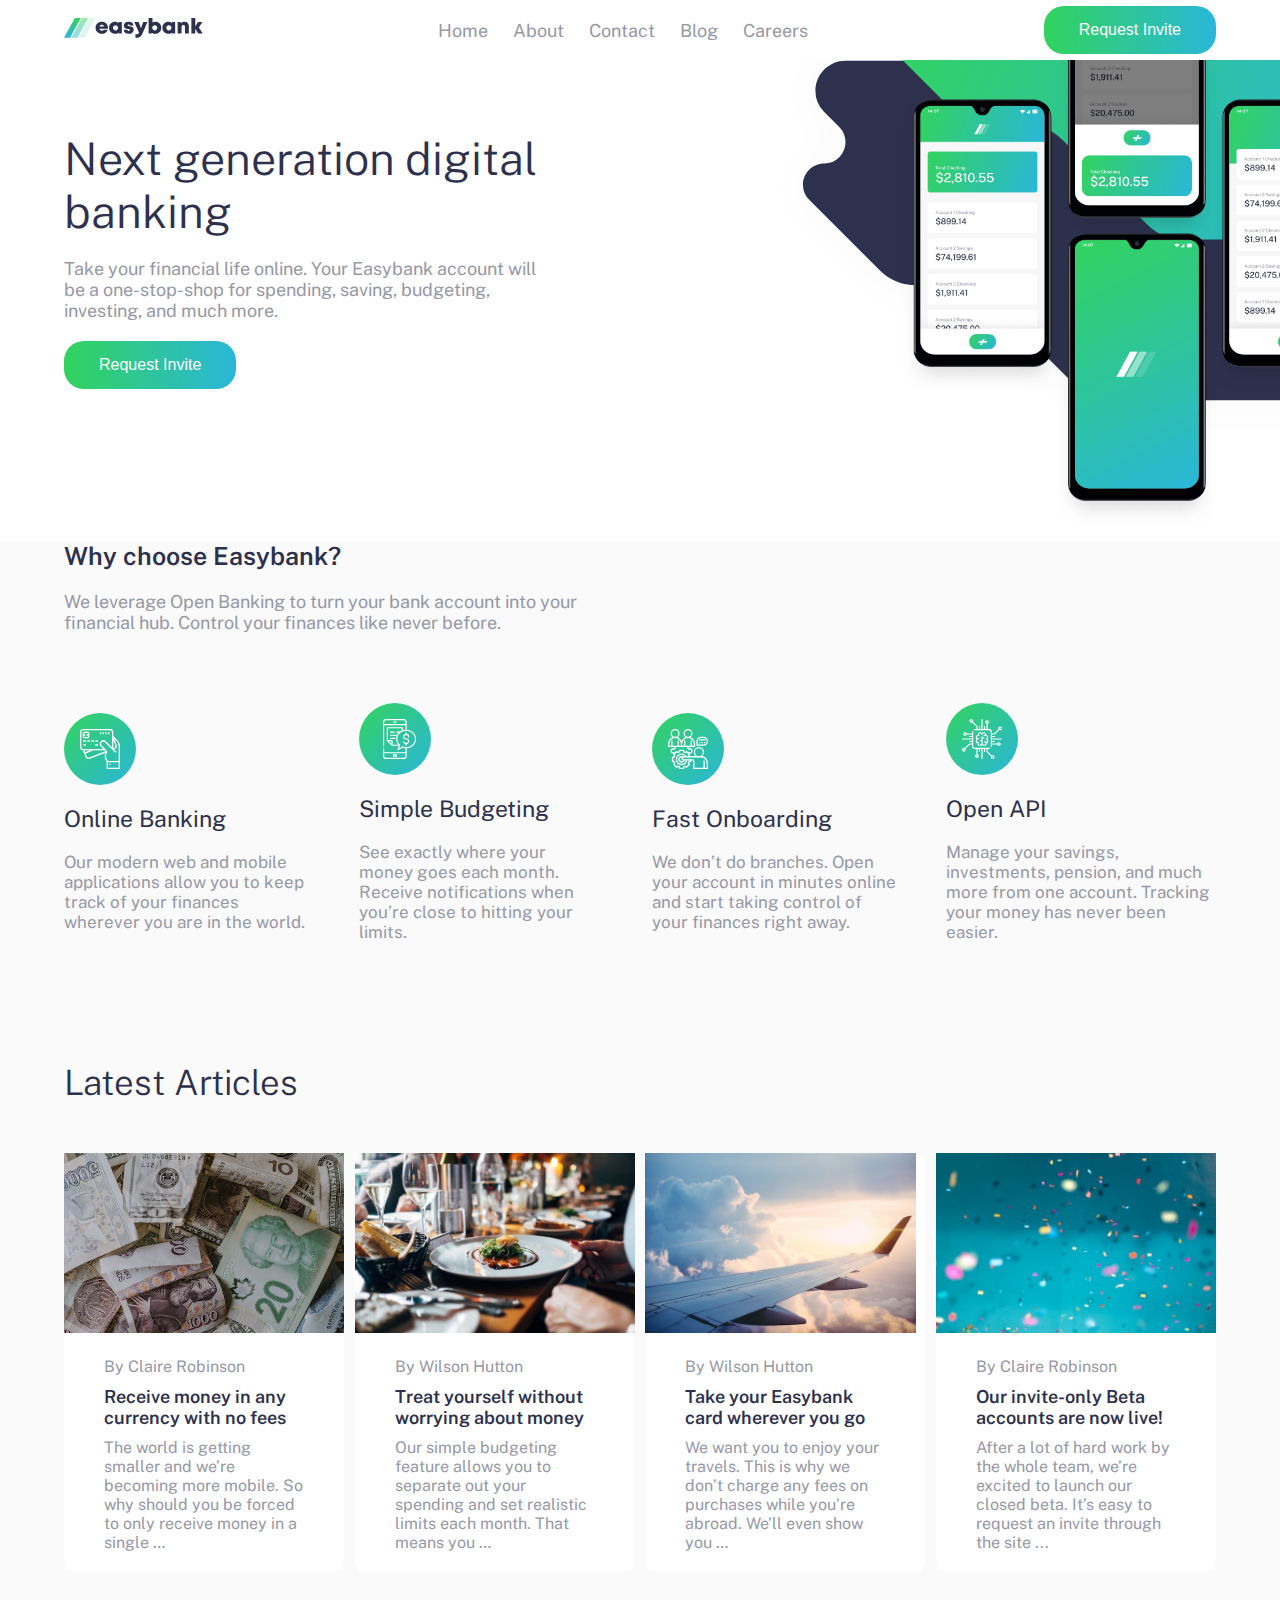
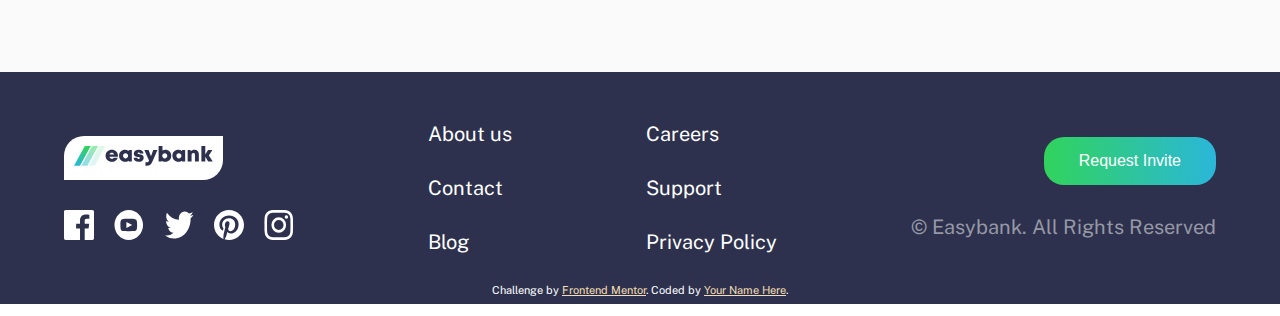
==== commit bc5a0314: "easybank" ====
--- a/index.html
+++ b/index.html
@@ -4,107 +4,177 @@
   <meta charset="UTF-8">
   <meta name="viewport" content="width=device-width, initial-scale=1.0"> <!-- displays site properly based on user's device -->
 
-  <link rel="icon" type="image/png" sizes="32x32" href="./assets/images/favicon-32x32.png">
+  <link rel="icon" type="image/png" sizes="32x32" href="./images/favicon-32x32.png">
   <link rel="stylesheet" href="./style.css">
-  <title>Frontend Mentor | Notifications page</title>
+  
+  <title>Frontend Mentor | Easybank landing page</title>
 
   <!-- Feel free to remove these styles or customise in your own stylesheet 👍 -->
   <style>
-    .attribution { font-size: 11px; text-align: center; }
-    .attribution a { color: hsl(228, 45%, 44%); }
+    .attribution { font-size: 11px; text-align: center; position: relative; bottom: 20px; color: white; }
+    .attribution a { color: wheat; }
   </style>
 </head>
 <body>
 
-  <div class="container">
-    <div class="top">
-      <h4><span>Notifications</span><button>3</button></h4>
-      <p class="mark">Mark all as read</p>
+  <div class=" navs">
+    <div class="">
+      <img src="./images/logo.svg" alt="">
+  </div>
+  <div class="back">
+    <nav class="dropdown">
+      <ul>
+        <li>Home</li>
+        <li>About</li>
+        <li>Contact</li>
+        <li>Blog</li>
+        <li>Careers</li>
+      </ul>
+    </nav>
+  </div>
+    <div class="hamburger-div">
+      <img class="hamburger" src="./images/icon-hamburger.svg" alt="">
     </div>
+    <div class="request large">
+      <button>Request Invite</button>
+    </div>
+  </div>
+<div class="dax">
+  <div class=" desktop-landing">
+  <div class=" landing">
+    <img class="mobile-bg" src="./images/bg-intro-mobile.svg" alt="">
+    <img class="desktop-bg" src="./images/bg-intro-desktop.svg" alt="">
+    <img class="mockup" src="./images/image-mockups.png" alt="">
+  </div>
 
-    <div class="notifications">
-      
-      <div class="note">
-        <div class="note-img">
-          <img src="./assets/images/avatar-mark-webber.webp" alt="">
+  <div class="next">
+    <h1>Next generation digital banking</h1>
+    <p>Take your financial life online. Your Easybank account will be a one-stop-shop 
+      for spending, saving, budgeting, investing, and much more.</p>
+      <div class="request">
+        <button>Request Invite</button>
+      </div>
+  </div>
+</div>
+
+  <div class="reason">
+      <div class="reason-text">
+        <h1>Why choose Easybank?</h1>
+        <p>We leverage Open Banking to turn your bank account into your financial hub. Control 
+          your finances like never before.</p>
+      </div>
+      <div class="reason-cards">
+        <div class="card">
+          <img src="./images/icon-online.svg" alt="">
+          <p>Online Banking</p>
+          <p>Our modern web and mobile applications allow you to keep track of your finances 
+            wherever you are in the world.</p>
         </div>
-        <div class="message">
-          <p> <span class="name">Mark Webber</span> reacted to your recent post <span class="post">My first tournament today!</span> <button class="active"></button></p>
-          <p class="timing">1m ago</p>
+        <div class="card">
+          <img src="./images/icon-budgeting.svg" alt="">
+          <p>Simple Budgeting</p>
+          <p>See exactly where your money goes each month. Receive notifications when you’re 
+            close to hitting your limits.</p>
+        </div>
+        <div class="card">
+          <img src="./images/icon-onboarding.svg" alt="">
+          <p>Fast Onboarding</p>
+          <p>We don’t do branches. Open your account in minutes online and start taking control 
+            of your finances right away.</p>
+        </div>
+        <div class="card">
+          <img src="./images/icon-api.svg" alt="">
+          <p>Open API</p>
+          <p>Manage your savings, investments, pension, and much more from one account. Tracking 
+            your money has never been easier.</p>
         </div>
       </div>
+  </div>
 
-      <div class="note">
-        <div class="note-img">
-          <img src="./assets/images/avatar-angela-gray.webp" alt="">
-        </div>
-        <div class="message">
-          <p> <span class="name">Angela Gray</span> followed you  <button class="active"></button></p>
-          <p class="timing">5m ago</p>
+  <div class="articles">
+    <h1>Latest Articles</h1>
+    <div class="articles-cards">
+
+      <div class="article-card">
+        <div class="">
+        <img class="article-img" src="./images/image-currency.jpg" alt="">
+      </div>
+        <div class="article-text">
+          <p>By Claire Robinson</p>
+          <p>Receive money in any currency with no fees</p>
+          <p>The world is getting smaller and we’re becoming more mobile. So why should you be 
+            forced to only receive money in a single …</p>
         </div>
       </div>
-
-      <div class="note">
-        <div class="note-img">
-          <img src="./assets/images/avatar-jacob-thompson.webp" alt="">
-        </div>
-        <div class="message">
-          <p> <span class="name"> Jacob Thompson</span> has joined your group <span class="group">Chess Club</span> <button class="active"></button></p>
-          <p class="timing">1 day ago</p>
+      <div class="article-card">
+        <div class="">
+        <img class="article-img" src="./images/image-restaurant.jpg" alt="">
+      </div>
+        <div class="article-text">
+          <p>By Wilson Hutton</p>
+          <p>Treat yourself without worrying about money</p>
+          <p>Our simple budgeting feature allows you to separate out your spending and set 
+            realistic limits each month. That means you …</p>
         </div>
       </div>
-
-      <div class="note" id="private">
-        <div class="note-img">
-          <img src="./assets/images/avatar-rizky-hasanuddin.webp" alt="">
-        </div>
-        <div class="message">
-          <p> <span class="name">Rizky Hasanuddin</span> sent you a private message</p>
-          <p class="timing">5 days ago</p>
-          <div class="">
-            <p class="private">Hello, thanks for setting up the Chess Club. I've been a member for a few weeks now and 
-              I'm already having lots of fun and improving my game.</p>
-          </div>
+      <div class="article-card">
+        <div class="">
+        <img class="article-img" src="./images/image-plane.jpg" alt="">
+      </div>
+        <div class="article-text">
+          <p>By Wilson Hutton</p>
+          <p>Take your Easybank card wherever you go</p>
+          <p>We want you to enjoy your travels. This is why we don’t charge any fees on purchases 
+            while you’re abroad. We’ll even show you …</p>
         </div>
       </div>
-
-      <div class="note">
-        <div class="note">
-        <div class="note-img">
-          <img src="./assets/images/avatar-kimberly-smith.webp" alt="">
-        </div>
-        <div class="message">
-          <p> <span class="name"> Kimberly Smith</span>  commented on your picture
-          <p class="timing">1 week ago</p>
-        </div>
+      <div class="article-card">
+        <div class="">
+        <img class="article-img" src="./images/image-confetti.jpg" alt="">
       </div>
-        <img class="img" src="./assets/images/image-chess.webp" alt="">
-      </div>
-
-      <div class="note">
-        <div class="note-img">
-          <img src="./assets/images/avatar-nathan-peterson.webp" alt="">
-        </div>
-        <div class="message">
-          <p> <span class="name"> Nathan Peterson</span> has reacted to your recent post <span class="post">5 end-game strategies to increase your win rate</span> </p>
-          <p class="timing">2 weeks ago</p>
-        </div>
-      </div>
-
-      <div class="note">
-        <div class="note-img">
-          <img src="./assets/images/avatar-jacob-thompson.webp" alt="">
-        </div>
-        <div class="message">
-          <p> <span class="name"> Anna Kim</span> left the group <span class="group">Chess Club</span></p>
-          <p class="timing">2 weeks ago</p>
+        <div class="article-text">
+          <p>By Claire Robinson</p>
+          <p>Our invite-only Beta accounts are now live!</p>
+          <p>After a lot of hard work by the whole team, we’re excited to launch our closed beta. 
+            It’s easy to request an invite through the site ...</p>
         </div>
       </div>
 
     </div>
   </div>
-   
-  
+
+  <footer>
+    <div class="foot">
+    <div class="logo">
+      <img src="./images/logo.svg" alt="">
+    </div>
+    <div class="socials">
+      <img src="./images/icon-facebook.svg" alt="">
+      <img src="./images/icon-youtube.svg" alt="">
+      <img src="./images/icon-twitter.svg" alt="">
+      <img src="./images/icon-pinterest.svg" alt="">
+      <img src="./images/icon-instagram.svg" alt="">
+    </div>
+  </div>
+      <ul class="foot">
+        <li>About us</li>
+        <li>Contact</li>
+        <li>Blog</li>
+      </ul>
+    <ul class="foot">
+        <li>Careers</li>
+        <li>Support</li>
+        <li>Privacy Policy</li>
+        </ul>
+
+      <div class="foot">
+      <div class="request">
+        <button>Request Invite</button>
+      </div>
+      <p>© Easybank. All Rights Reserved</p>
+    </div>
+  </footer>
+</div>
   
   <div class="attribution">
     Challenge by <a href="https://www.frontendmentor.io?ref=challenge" target="_blank">Frontend Mentor</a>. 
@@ -112,4 +182,4 @@
   </div>
   <script src="./app.js"></script>
 </body>
-</html>
+</html>--- a/style.css
+++ b/style.css
@@ -1,125 +1,391 @@
-@import url('https://fonts.googleapis.com/css2?family=Plus+Jakarta+Sans:wght@400;500;700;800&display=swap');
+@import url('https://fonts.googleapis.com/css2?family=Public+Sans:ital@0;1&display=swap');
 
 *{
+    margin: 0;
     padding: 0;
-    margin: 0;
     box-sizing: border-box;
 }
+:root{
+    --DarkBlue: hsl(233, 26%, 24%);
+    --LimeGreen: hsl(136, 65%, 51%);
+    --BrightCyan: hsl(192, 70%, 51%);
+    --GrayishBlue: hsl(233, 8%, 62%);
+    --LightGrayishBlue: hsl(220, 16%, 96%);
+    --VeryLightGray: hsl(0, 0%, 98%);
+    --White: hsl(0, 0%, 100%);
+}
+body{
+    font-family: 'Public Sans', sans-serif;
+}
+.navs{
+    display: flex;
+    justify-content: space-between;
+    align-items: center;
+    padding: 20px 5%;
+    background: white;
+    position: relative;
+    z-index: 1;
+    height: 60px;
+    position: fixed;
+    width: 100%;
+}
+.navs ul{
+    list-style: none;
+    /* background-color: wheat; */
+    font-size: 23px;
+    text-align: center;
+    display: flex;
+    flex-direction: column;
+    gap: 25px;
+    justify-content: center;
+    align-items: center;
 
-:root{
-    --Red: hsl(1, 90%, 64%);
-    --Blue: hsl(219, 85%, 26%);
-    --White: hsl(0, 0%, 100%);
-    --Very_light_grayish_blue: hsl(210, 60%, 98%);
-    --Light_grayish_blue1: hsl(211, 68%, 94%);
-    --Light_grayish_blue_2: hsl(205, 33%, 90%);
-    --Grayish_blue: hsl(219, 14%, 63%);
-    --Dark_grayish_blue: hsl(219, 12%, 42%);
-    --Very_dark_blue: hsl(224, 21%, 14%);
-}
-body{
-    background: var(--Very_light_grayish_blue);
-    font-family: 'Plus Jakarta Sans', sans-serif;
-}
-.container{
-    margin: 40px auto;
-    max-width: 700px;
+}
+.navs ul li{
+    cursor: pointer;
+}
+.dropdown{
+    background: var(--White);
+    /* padding: 20px 50px; */
+    display: flex;
+    justify-content: center;
+    left: 0;
+    /* width: 100%; */
+    position: fixed;
+    right: 0;
+    top: -300px;
+    height: 300px;
+    max-width: 400px;
+    margin: 0 5%;
+    border-radius: 10px;
+    transition: top .9s ease;
+    
+}
+.back{
+    margin: 0 auto;
+}
+.dropdown.active{
+    top: 80px;
+    box-shadow: 5px 5px 50px 1px var(--DarkBlue) ;
+}
+.hamburger{
+    width: 25px;
+    cursor: pointer;
+}
+.landing{
+    position: relative;
+}
+.mobile-bg{
+    width: 100%;
+    height: 420px;
+}
+.desktop-bg{
+    display: none;
+}
+.mockup{
+    position: absolute;
+    top: -110px;
+    left: 0;
+    right: 0;
+    margin: 0 auto;
+    max-width: 470px;
+    width: 100%;
+    overflow: hidden;
+    /* z-index: 1; */
+}
+.next{
+    padding: 80px 5%;
+    display: flex;
+    flex-direction: column;
+    gap: 20px;
+    text-align: center;
+    padding-bottom: 100px;
+}
+.next h1, .reason-text h1{
+    font-size: 45px;
+    color: var(--DarkBlue);
+    font-weight: 300;
+}
+.next p, .reason-text p{
+    font-size: 18px;
+    color: var(--GrayishBlue);
+}
+.request button{
+    padding: 15px 35px;
+    border-radius: 20px;
+    background-image: linear-gradient(90deg, var(--LimeGreen), var(--BrightCyan));
+    color: white;
+    border: none;
+    font-size: 16px;
+    cursor: pointer;
+    transition: .3s ease;
+}
+.request button:hover{
+    filter: grayscale(.35);
+}
+.reason{
+    padding: 50px 5%;
+    background-color: var(--VeryLightGray);
+}
+.reason-text{
+    text-align: center;
+    display: flex;
+    flex-direction: column;
+    gap: 20px;
+}
+.reason-cards{
+    padding: 20px 0;
+}
+.card{
+    display: flex;
+    flex-direction: column;
+    justify-content: center;
+    align-items: center;
+    text-align: center;
+    gap: 20px;
+    padding-top: 50px;
+}
+.card p:nth-child(2){
+    font-size: 23px;
+    color: var(--DarkBlue);
+}
+.card p:nth-child(3){
+    color: var(--GrayishBlue);
+    font-size: 17px;
+}
+.articles{
+    padding: 50px 5%;
+    background-color: var(--VeryLightGray);
+}
+.articles h1{
+    font-size: 35px;
+    color: var(--DarkBlue);
+    font-weight: 300;
+    text-align: center;
+}
+.article-img{
+    max-width: 500px;
+    width: 100%;
+    height: 250px;
+    object-fit: cover;
+}
+.article-card{
+    max-width: 500px;
+    width: 100%;
+    display: flex;
+    flex-direction: column;
+    gap: 20px;
     background-color: var(--White);
-    padding: 20px;
-    border-radius: 5px;
-}
-.top{
-    display: flex;
-    justify-content: space-between;
-    padding-bottom: 3%;
-}
-.top h4{
-    display: flex;
-    gap: 5px;
-    align-items: center;
-    font-weight: bold;
-}
-.top button{
-    padding:  4px 8px;
-    background-color: var(--Blue);
+    padding-bottom: 20px;
+    border-radius: 10px;
+}
+.article-text{
+    display: flex;
+    flex-direction: column;
+    gap: 10px;
+    /* padding: 0 40px; */
+    max-width: 350px;
+    margin: 0 auto;
+}
+.article-text p:nth-child(1), p:nth-child(3){
+    color: var(--GrayishBlue);
+}
+.article-text p:nth-child(2){
+    color: var(--DarkBlue);
+    font-size: 20px;
+    font-weight: 600;
+}
+.articles-cards{
+    padding: 50px 0;
+    display: flex;
+    flex-direction: column;
+    gap: 60px;
+}
+footer{
+    background-color: var(--DarkBlue);
     color: white;
-    border-radius: 5px;
-    border: none;
-}
-.note{
-    display: flex;
-    gap: 15px;
-    background-color: var(--Very_light_grayish_blue);
+    display: flex;
+    flex-direction: column;
+    justify-content: center;
+    align-items: center;
+    gap: 30px;
+    padding: 50px 0;
+}
+footer .logo{
+    background-color: white;
     padding: 10px;
-    border-radius: 2px;
-    align-items: center;
-    color: var(--Dark_grayish_blue);
-    width: 100%;
-}
-.mark{
-   color: var(--Dark_grayish_blue);
-   cursor: pointer; 
-   font-weight: 500;
-}
-.mark:hover{
-    color: var(--Blue);
-}
-.timing{
-    color: var(--Grayish_blue);
-}
-.name{
-    font-weight: bolder;
-    color: var(--Very_dark_blue);
+    border-radius: 20px 0 20px 0;
+}
+footer ul{
+    list-style: none;
+    text-align: center;
+    font-size: 20px;
+    display: flex;
+    flex-direction: column;
+    gap: 10px;
+}
+ul li{
     cursor: pointer;
 }
-.name:hover{
-    color: var(--Blue);
-}
-.post{
-    color: var(--Very_dark_blue);
-    font-weight: 500;
-    cursor: pointer;
-}
-.post:hover{
-    color: var(--Blue);
-}
-.group{
-    color: var(--Blue);
-    font-weight: bold;
-    cursor: pointer;
-}
-#private{
-    align-items: flex-start;
-}
-.private{
-    margin-top: 8px;
-    padding: 10px;
-    border: 1px solid var(--Light_grayish_blue_2);
-    cursor: pointer;
-}
-.private:hover{
-    background-color: var(--Light_grayish_blue_2);
-}
-.active{
-    background-color: var(--Red);
-    border: none;
-    height: 8px;
-    width: 8px;
-    border-radius: 50%;
-    margin-left: 2px;
-}
-.note img{
-    width: 40px;
-    object-fit: cover;
-}
-.notifications{
+footer p{
+    color: var(--GrayishBlue);
+    font-size: 20px;
+}
+.socials{
+    display: flex;
+    gap: 20px
+}
+.socials img{
+    width: 30px;
+}
+.request.large{
+    display: none;
+}
+.foot{
+    display: flex;
+    flex-direction: column;
+    align-items: center;
+    gap: 30px;
+}
+
+@media only screen and (min-width: 768px) {
+    .hamburger-div{
+        display: none;
+    }
+    .dropdown{
+        position: static;
+        height: auto;
+        transition: none;
+        border: none;
+        padding: 0;
+    }
+    .navs ul{
+        list-style: none;
+        font-size: 18px;
+        color: var(--GrayishBlue);
+        text-align: center;
+        display: flex;
+        flex-direction: row;
+        gap: 25px;
+        justify-content: center;
+        align-items: center;
     
-    display: flex;
-    justify-content: center;
-    align-items: center;
-    flex-direction: column;
-    gap: 20px;
-}
-.img{
-    text-align: right;
+    }
+    .request.large{
+        display: block;
+    }
+    .navs ul li{
+        position: relative;
+    }
+    .navs ul li::after{
+        content: '';
+        background-image: linear-gradient(90deg, var(--LimeGreen), var(--BrightCyan));
+        position: absolute;
+        bottom: -15px;
+        left: 0;
+        height: 3px;
+        width: 0;
+        transition: width .5s ease;
+    }
+    .navs ul li:hover{
+        color: var(--DarkBlue);
+    }
+    .navs ul li:hover::after{
+        width: 100%;
+    }
+    .desktop-bg{
+        display: block;
+        max-width: 700px;
+        width: 100%;
+        flex-basis: 50%;
+        position: relative;
+        right: -150px;
+        top: -100px;
+        background-position: top right;
+        
+    }
+    .mobile-bg{
+        display: none;
+    }
+    .desktop-landing{
+        display: flex;
+        flex-direction: row-reverse;
+        flex-basis: 100%;
+        width: 100%;
+        height: 100%;
+        align-items: center;
+        overflow-x: hidden;
+        /* margin: 0 auto; */
+    }
+    .mockup{
+        top: -50px;
+        right: -380px;
+    }
+    .next{
+        align-items: flex-start;
+        text-align: start;
+        flex-basis: 50%;
+        width: 100%;
+    }
+    .reason-text{
+        text-align: start;
+        max-width: 550px;
+    }
+    .reason-text h1{
+        font-size: 25px;
+        font-weight: 600;
+    }
+    .reason-text p{
+        font-size: 18px;
+    }
+    .reason{
+        padding-top: 0;
+    }
+    .reason-cards{
+        display: flex;
+        gap: 50px;
+        justify-content: space-between;
+    }
+    .card{
+        text-align: start;
+        align-items: flex-start;
+    }
+    .articles-cards{
+        display: flex;
+        flex-direction: row;
+        justify-content: space-between;
+        flex-wrap: wrap;
+        gap: 5px;
+    }
+    .articles h1{
+        text-align: start;
+    }
+    .article-card{
+        width: 280px;
+    }
+    .article-text{
+        width: 200px;
+    }
+    .article-text p:nth-child(2){
+        font-size: 18px;
+    }
+    .article-img{
+        height: 180px;
+        width: 100%;
+    }
+    footer{
+        flex-direction: row;
+        justify-content: space-between;
+        align-items: center;
+        padding: 50px 5%;
+    }
+    footer .foot:nth-child(2), :nth-child(3){
+        align-items: flex-start;
+    }
+    .foot:nth-child(4){
+        align-items: flex-end;
+    }
+    .foot:nth-child(1){
+        align-items: flex-start;
+    }
 }